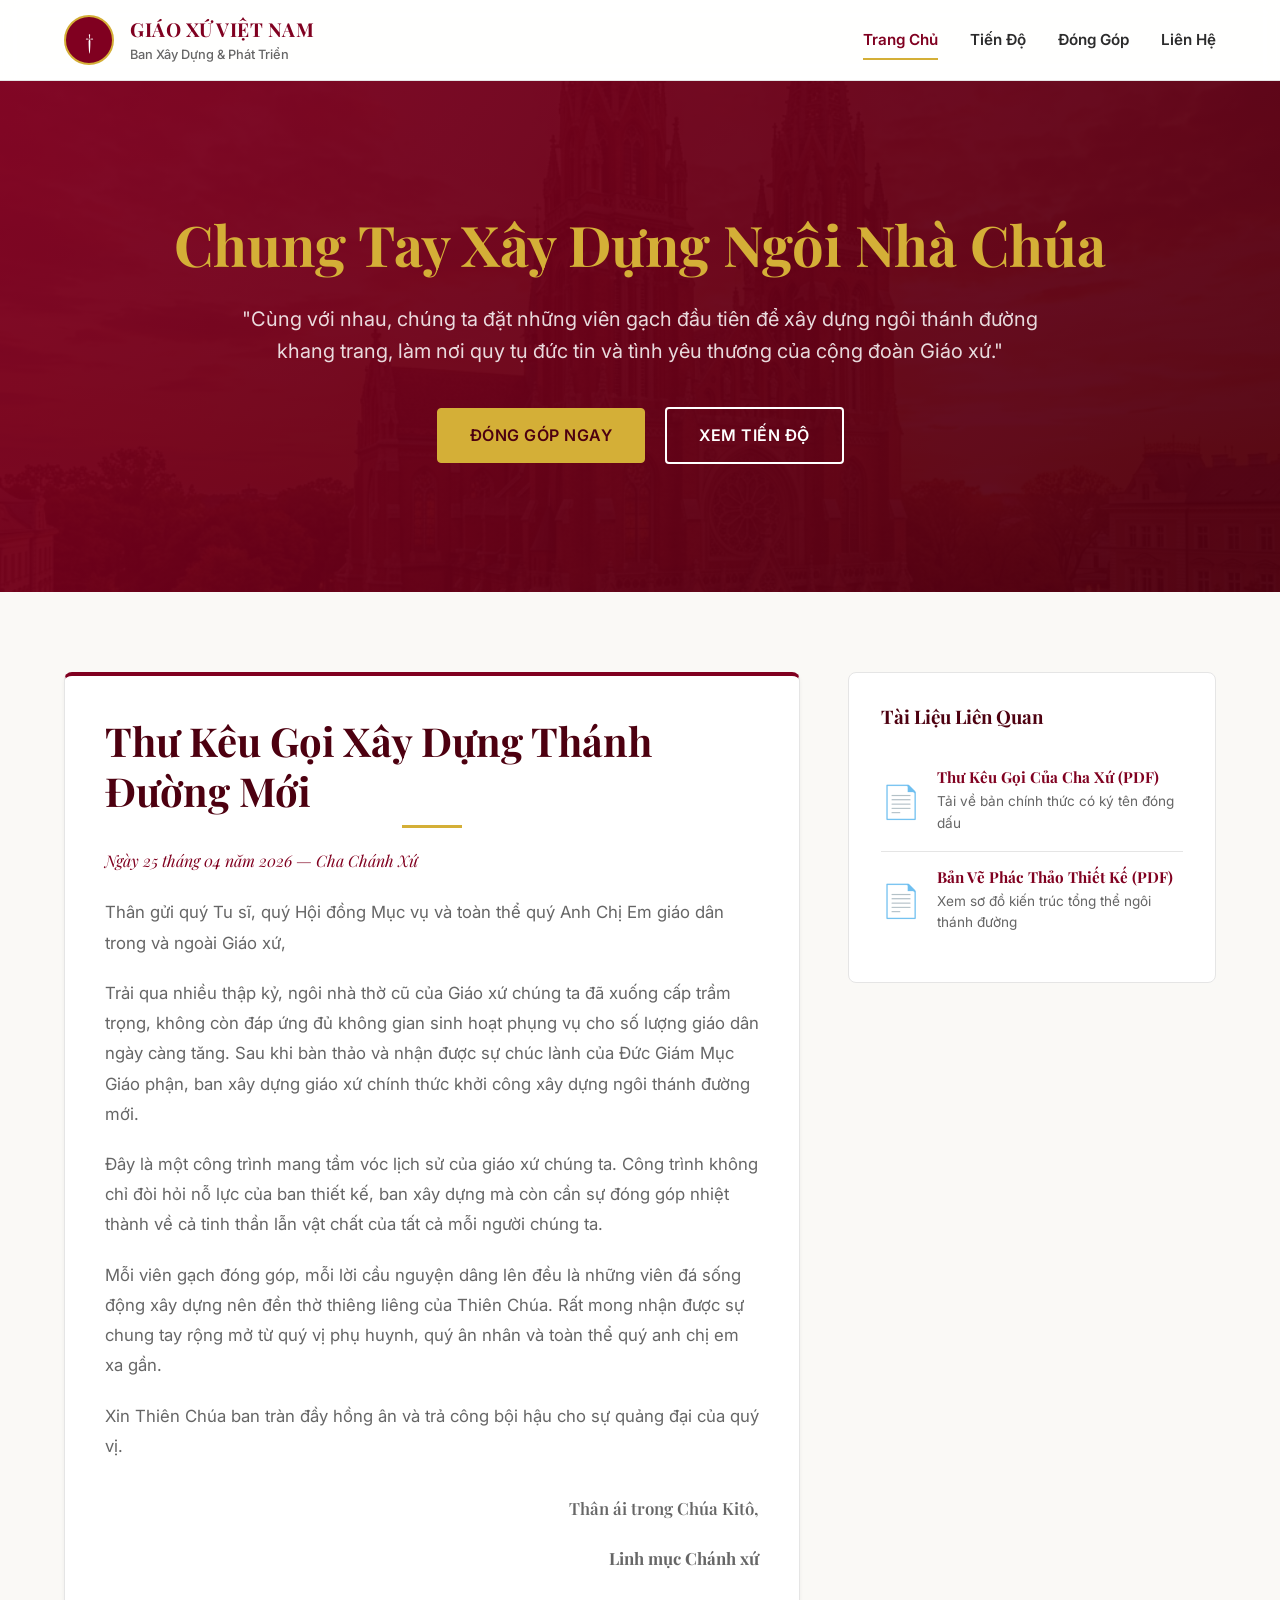
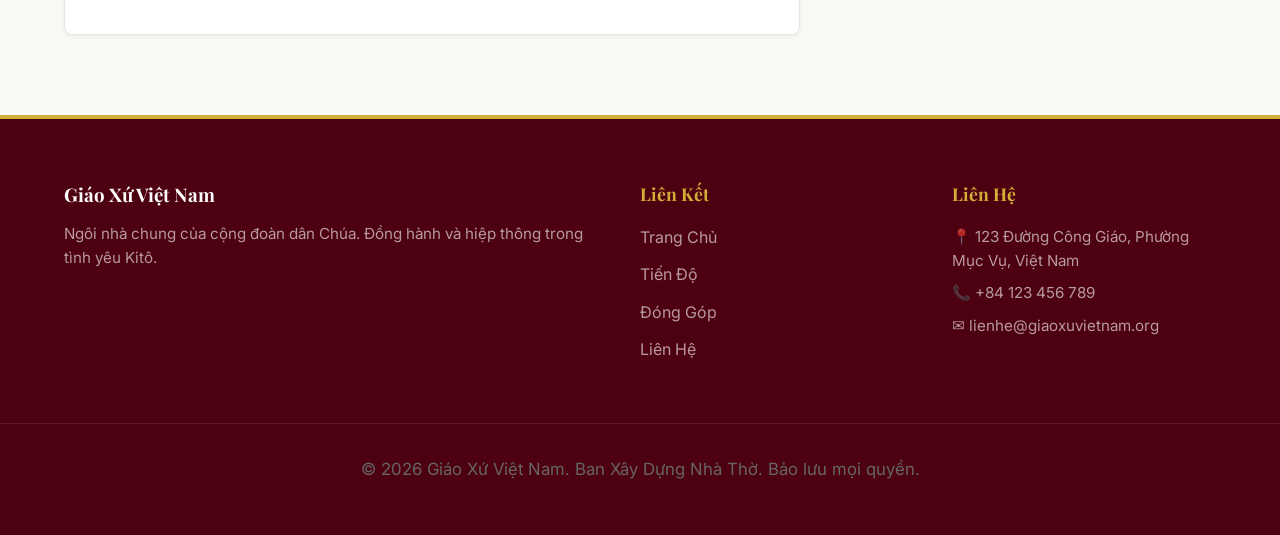
==== index.html @ f993b59b "feat: complete website implementation and configure GitHub Pages deployment" ====
<!DOCTYPE html>
<html lang="vi">
<head>
  <meta charset="UTF-8">
  <meta name="viewport" content="width=device-width, initial-scale=1.0">
  <title>Trang Chủ | Quỹ Xây Dựng Giáo Xứ</title>
  <meta name="description" content="Cổng thông tin đóng góp và cập nhật tiến độ công trình xây dựng Giáo xứ. Đồng hành cùng giáo xứ trong sứ vụ phát triển đức tin và cộng đoàn.">
  <link rel="stylesheet" href="assets/css/style.css">
</head>
<body>

  <!-- Header -->
  <header>
    <div class="container header-container">
      <div class="logo">
        <div class="logo-icon">†</div>
        <div class="logo-text">
          <span class="logo-title">Giáo Xứ Việt Nam</span>
          <span class="logo-sub">Ban Xây Dựng & Phát Triển</span>
        </div>
      </div>
      <nav>
        <a href="index.html" class="nav-link active">Trang Chủ</a>
        <a href="tiendo.html" class="nav-link">Tiến Độ</a>
        <a href="donggop.html" class="nav-link">Đóng Góp</a>
        <a href="lienhe.html" class="nav-link">Liên Hệ</a>
      </nav>
      <button class="mobile-menu-btn" onclick="toggleMobileMenu()">☰</button>
    </div>
  </header>

  <!-- Hero Section -->
  <section class="hero">
    <div class="container">
      <h1>Chung Tay Xây Dựng Ngôi Nhà Chúa</h1>
      <p>"Cùng với nhau, chúng ta đặt những viên gạch đầu tiên để xây dựng ngôi thánh đường khang trang, làm nơi quy tụ đức tin và tình yêu thương của cộng đoàn Giáo xứ."</p>
      <div class="hero-actions">
        <a href="donggop.html" class="btn btn-primary">Đóng Góp Ngay</a>
        <a href="tiendo.html" class="btn btn-outline">Xem Tiến Độ</a>
      </div>
    </div>
  </section>

  <!-- Main Content - Pastoral Letters -->
  <section class="section">
    <div class="container">
      <div class="pastoral-container">
        <!-- Main Letter -->
        <article class="letter-card">
          <h2>Thư Kêu Gọi Xây Dựng Thánh Đường Mới</h2>
          <div class="letter-meta">Ngày 25 tháng 04 năm 2026 — Cha Chánh Xứ</div>
          <div class="letter-body">
            <p>Thân gửi quý Tu sĩ, quý Hội đồng Mục vụ và toàn thể quý Anh Chị Em giáo dân trong và ngoài Giáo xứ,</p>
            <p>Trải qua nhiều thập kỷ, ngôi nhà thờ cũ của Giáo xứ chúng ta đã xuống cấp trầm trọng, không còn đáp ứng đủ không gian sinh hoạt phụng vụ cho số lượng giáo dân ngày càng tăng. Sau khi bàn thảo và nhận được sự chúc lành của Đức Giám Mục Giáo phận, ban xây dựng giáo xứ chính thức khởi công xây dựng ngôi thánh đường mới.</p>
            <p>Đây là một công trình mang tầm vóc lịch sử của giáo xứ chúng ta. Công trình không chỉ đòi hỏi nỗ lực của ban thiết kế, ban xây dựng mà còn cần sự đóng góp nhiệt thành về cả tinh thần lẫn vật chất của tất cả mỗi người chúng ta.</p>
            <p>Mỗi viên gạch đóng góp, mỗi lời cầu nguyện dâng lên đều là những viên đá sống động xây dựng nên đền thờ thiêng liêng của Thiên Chúa. Rất mong nhận được sự chung tay rộng mở từ quý vị phụ huynh, quý ân nhân và toàn thể quý anh chị em xa gần.</p>
            <p>Xin Thiên Chúa ban tràn đầy hồng ân và trả công bội hậu cho sự quảng đại của quý vị.</p>
            <div class="letter-sign">
              <p>Thân ái trong Chúa Kitô,</p>
              <p><strong>Linh mục Chánh xứ</strong></p>
            </div>
          </div>
        </article>

        <!-- Sidebar Documents & Download -->
        <aside>
          <div class="document-list">
            <h3 style="margin-bottom: 1.5rem; color: var(--color-primary-dark); font-family: var(--font-serif);">Tài Liệu Liên Quan</h3>
            
            <div class="document-item">
              <span class="document-icon">📄</span>
              <div>
                <h4 style="font-size: 0.95rem; margin-bottom: 0.25rem;"><a href="assets/docs/thu_keu_goi_2026.pdf" target="_blank">Thư Kêu Gọi Của Cha Xứ (PDF)</a></h4>
                <p style="font-size: 0.85rem; margin: 0;">Tải về bản chính thức có ký tên đóng dấu</p>
              </div>
            </div>

            <div class="document-item">
              <span class="document-icon">📄</span>
              <div>
                <h4 style="font-size: 0.95rem; margin-bottom: 0.25rem;"><a href="assets/docs/ban_ve_thiet_ke.pdf" target="_blank">Bản Vẽ Phác Thảo Thiết Kế (PDF)</a></h4>
                <p style="font-size: 0.85rem; margin: 0;">Xem sơ đồ kiến trúc tổng thể ngôi thánh đường</p>
              </div>
            </div>
          </div>
        </aside>
      </div>
    </div>
  </section>

  <!-- Footer -->
  <footer>
    <div class="container footer-grid">
      <div class="footer-brand">
        <h3>Giáo Xứ Việt Nam</h3>
        <p>Ngôi nhà chung của cộng đoàn dân Chúa. Đồng hành và hiệp thông trong tình yêu Kitô.</p>
      </div>
      <div class="footer-links">
        <h4>Liên Kết</h4>
        <ul>
          <li><a href="index.html">Trang Chủ</a></li>
          <li><a href="tiendo.html">Tiến Độ</a></li>
          <li><a href="donggop.html">Đóng Góp</a></li>
          <li><a href="lienhe.html">Liên Hệ</a></li>
        </ul>
      </div>
      <div class="footer-contact">
        <h4>Liên Hệ</h4>
        <p style="color: rgba(255,255,255,0.6); font-size: 0.95rem; margin-bottom: 0.5rem;">📍 123 Đường Công Giáo, Phường Mục Vụ, Việt Nam</p>
        <p style="color: rgba(255,255,255,0.6); font-size: 0.95rem; margin-bottom: 0.5rem;">📞 +84 123 456 789</p>
        <p style="color: rgba(255,255,255,0.6); font-size: 0.95rem;">✉️ lienhe@giaoxuvietnam.org</p>
      </div>
    </div>
    <div class="footer-bottom">
      <p>&copy; 2026 Giáo Xứ Việt Nam. Ban Xây Dựng Nhà Thờ. Bảo lưu mọi quyền.</p>
    </div>
  </footer>

  <script>
    function toggleMobileMenu() {
      const nav = document.querySelector('nav');
      if (nav.style.display === 'flex') {
        nav.style.display = 'none';
      } else {
        nav.style.display = 'flex';
        nav.style.flexDirection = 'column';
        nav.style.position = 'absolute';
        nav.style.top = '80px';
        nav.style.left = '0';
        nav.style.width = '100%';
        nav.style.backgroundColor = '#fff';
        nav.style.padding = '1.5rem';
        nav.style.boxShadow = '0 4px 10px rgba(0,0,0,0.1)';
        nav.style.gap = '1rem';
      }
    }
  </script>
</body>
</html>
---- assets/css/style.css ----
@import url('https://fonts.googleapis.com/css2?family=Inter:wght@300;400;500;600;700&family=Playfair+Display:ital,wght@0,400;0,600;0,700;1,400&display=swap');

:root {
  --color-primary: #800020;       /* Deep Burgundy */
  --color-primary-light: #9a1a38;
  --color-primary-dark: #4d0010;
  --color-accent: #D4AF37;        /* Warm Gold */
  --color-accent-light: #e6c55c;
  --color-accent-dark: #aa8620;
  --color-bg: #FAF9F6;            /* Soft off-white */
  --color-card-bg: #ffffff;
  --color-text: #2C2C2C;          /* Charcoal */
  --color-text-muted: #666666;
  --color-border: #E5E5E5;
  --color-border-accent: rgba(212, 175, 55, 0.3);
  
  --font-serif: 'Playfair Display', Georgia, serif;
  --font-sans: 'Inter', system-ui, -apple-system, sans-serif;
  
  --shadow-sm: 0 2px 4px rgba(0,0,0,0.05);
  --shadow-md: 0 4px 12px rgba(0,0,0,0.08);
  --shadow-lg: 0 12px 24px rgba(0,0,0,0.12);
  
  --radius-sm: 4px;
  --radius-md: 8px;
  --radius-lg: 16px;
  
  --transition-fast: 0.2s cubic-bezier(0.4, 0, 0.2, 1);
  --transition-normal: 0.3s cubic-bezier(0.4, 0, 0.2, 1);
  --transition-slow: 0.5s cubic-bezier(0.4, 0, 0.2, 1);
}

/* Reset & Base Styles */
* {
  box-sizing: border-box;
  margin: 0;
  padding: 0;
}

html {
  scroll-behavior: smooth;
  font-size: 16px;
}

body {
  font-family: var(--font-sans);
  background-color: var(--color-bg);
  color: var(--color-text);
  line-height: 1.6;
  overflow-x: hidden;
  -webkit-font-smoothing: antialiased;
}

/* Typography */
h1, h2, h3, h4, h5, h6 {
  font-family: var(--font-serif);
  color: var(--color-primary-dark);
  font-weight: 700;
  line-height: 1.25;
}

h1 {
  font-size: clamp(2rem, 5vw, 3.5rem);
  margin-bottom: 1.5rem;
}

h2 {
  font-size: clamp(1.75rem, 4vw, 2.5rem);
  margin-bottom: 1.25rem;
  position: relative;
  display: inline-block;
  padding-bottom: 0.75rem;
}

h2::after {
  content: '';
  position: absolute;
  bottom: 0;
  left: 50%;
  transform: translateX(-50%);
  width: 60px;
  height: 3px;
  background-color: var(--color-accent);
}

.text-left h2::after {
  left: 0;
  transform: none;
}

p {
  margin-bottom: 1.25rem;
  font-size: 1.05rem;
  color: var(--color-text-muted);
}

a {
  color: var(--color-primary);
  text-decoration: none;
  transition: color var(--transition-fast);
}

a:hover {
  color: var(--color-accent-dark);
}

/* Layout Framework */
.container {
  width: 100%;
  max-width: 1200px;
  margin: 0 auto;
  padding: 0 1.5rem;
}

.section {
  padding: 5rem 0;
}

.bg-white {
  background-color: var(--color-card-bg);
}

.bg-cream {
  background-color: var(--color-bg);
}

/* Header & Navigation */
header {
  position: sticky;
  top: 0;
  background-color: rgba(255, 255, 255, 0.9);
  backdrop-filter: blur(10px);
  border-bottom: 1px solid var(--color-border);
  z-index: 1000;
  transition: all var(--transition-normal);
}

.header-container {
  display: flex;
  justify-content: space-between;
  align-items: center;
  height: 80px;
}

.logo {
  display: flex;
  align-items: center;
  gap: 1rem;
}

.logo-icon {
  width: 50px;
  height: 50px;
  background-color: var(--color-primary);
  color: #fff;
  border-radius: 50%;
  display: flex;
  align-items: center;
  justify-content: center;
  font-family: var(--font-serif);
  font-weight: bold;
  font-size: 1.5rem;
  border: 2px solid var(--color-accent);
}

.logo-text {
  display: flex;
  flex-direction: column;
}

.logo-title {
  font-family: var(--font-serif);
  font-size: 1.2rem;
  font-weight: 700;
  color: var(--color-primary);
  text-transform: uppercase;
  letter-spacing: 0.5px;
}

.logo-sub {
  font-size: 0.8rem;
  color: var(--color-text-muted);
  font-weight: 500;
}

nav {
  display: flex;
  gap: 2rem;
}

.nav-link {
  font-family: var(--font-sans);
  font-size: 0.95rem;
  font-weight: 600;
  color: var(--color-text);
  padding: 0.5rem 0;
  position: relative;
}

.nav-link::after {
  content: '';
  position: absolute;
  bottom: 0;
  left: 0;
  width: 0;
  height: 2px;
  background-color: var(--color-accent);
  transition: width var(--transition-fast);
}

.nav-link:hover::after,
.nav-link.active::after {
  width: 100%;
}

.nav-link:hover,
.nav-link.active {
  color: var(--color-primary);
}

.mobile-menu-btn {
  display: none;
  background: none;
  border: none;
  font-size: 1.5rem;
  color: var(--color-primary);
  cursor: pointer;
}

/* Hero Section */
.hero {
  background: linear-gradient(135deg, rgba(128, 0, 32, 0.95), rgba(77, 0, 16, 0.95)), url('../images/hero-bg.jpg') center/cover no-repeat;
  color: #fff;
  padding: 8rem 0;
  text-align: center;
  position: relative;
}

.hero h1 {
  color: var(--color-accent);
  margin-bottom: 1.5rem;
}

.hero p {
  color: rgba(255,255,255,0.85);
  font-size: 1.25rem;
  max-width: 800px;
  margin: 0 auto 2.5rem auto;
}

.btn {
  display: inline-block;
  padding: 0.85rem 2rem;
  font-family: var(--font-sans);
  font-size: 1rem;
  font-weight: 600;
  border-radius: var(--radius-sm);
  cursor: pointer;
  transition: all var(--transition-fast);
  text-transform: uppercase;
  letter-spacing: 0.5px;
}

.btn-primary {
  background-color: var(--color-accent);
  color: var(--color-primary-dark);
  border: 1px solid var(--color-accent);
}

.btn-primary:hover {
  background-color: var(--color-accent-light);
  color: var(--color-primary-dark);
  transform: translateY(-2px);
  box-shadow: var(--shadow-md);
}

.btn-outline {
  background-color: transparent;
  color: #fff;
  border: 2px solid #fff;
  margin-left: 1rem;
}

.btn-outline:hover {
  background-color: #fff;
  color: var(--color-primary-dark);
  transform: translateY(-2px);
  box-shadow: var(--shadow-md);
}

/* Pastoral Letter Section */
.pastoral-container {
  display: grid;
  grid-template-columns: 1fr;
  gap: 3rem;
}

@media (min-width: 768px) {
  .pastoral-container {
    grid-template-columns: 2fr 1fr;
  }
}

.letter-card {
  background: var(--color-card-bg);
  border: 1px solid var(--color-border);
  border-top: 4px solid var(--color-primary);
  border-radius: var(--radius-md);
  padding: 2.5rem;
  box-shadow: var(--shadow-sm);
}

.letter-meta {
  margin-bottom: 1.5rem;
  font-style: italic;
  font-family: var(--font-serif);
  color: var(--color-primary);
}

.letter-body {
  font-size: 1.05rem;
  line-height: 1.8;
  color: var(--color-text);
}

.letter-sign {
  margin-top: 2rem;
  font-family: var(--font-serif);
  font-weight: 600;
  text-align: right;
  color: var(--color-primary-dark);
}

.document-list {
  background: #fff;
  border: 1px solid var(--color-border);
  border-radius: var(--radius-md);
  padding: 2rem;
}

.document-item {
  display: flex;
  align-items: center;
  gap: 1rem;
  padding: 1rem 0;
  border-bottom: 1px solid var(--color-border);
}

.document-item:last-child {
  border-bottom: none;
}

.document-icon {
  font-size: 2rem;
  color: var(--color-primary);
}

/* Timeline/Progress Gallery (tiendo.html) */
.timeline {
  position: relative;
  max-width: 1000px;
  margin: 0 auto;
  padding: 2rem 0;
}

.timeline::after {
  content: '';
  position: absolute;
  width: 4px;
  background-color: var(--color-primary-light);
  top: 0;
  bottom: 0;
  left: 50%;
  margin-left: -2px;
  opacity: 0.2;
}

.timeline-item {
  padding: 10px 40px;
  position: relative;
  background-color: inherit;
  width: 50%;
}

.timeline-item::after {
  content: '';
  position: absolute;
  width: 20px;
  height: 20px;
  right: -10px;
  background-color: var(--color-card-bg);
  border: 4px solid var(--color-accent);
  top: 15px;
  border-radius: 50%;
  z-index: 1;
}

.left {
  left: 0;
}

.right {
  left: 50%;
}

.right::after {
  left: -10px;
}

.timeline-content {
  padding: 20px 30px;
  background-color: var(--color-card-bg);
  position: relative;
  border-radius: var(--radius-md);
  border: 1px solid var(--color-border);
  box-shadow: var(--shadow-sm);
  transition: transform var(--transition-normal);
}

.timeline-content:hover {
  transform: translateY(-5px);
  box-shadow: var(--shadow-md);
}

.timeline-date {
  font-weight: bold;
  color: var(--color-primary);
  margin-bottom: 0.5rem;
}

.timeline-img {
  width: 100%;
  height: 250px;
  object-fit: cover;
  border-radius: var(--radius-sm);
  margin-bottom: 1rem;
  cursor: zoom-in;
}

/* Lightbox */
.lightbox {
  display: none;
  position: fixed;
  z-index: 9999;
  padding-top: 50px;
  left: 0;
  top: 0;
  width: 100%;
  height: 100%;
  overflow: auto;
  background-color: rgba(0,0,0,0.9);
}

.lightbox-content {
  margin: auto;
  display: block;
  max-width: 80%;
  max-height: 80vh;
  object-fit: contain;
}

.close-lightbox {
  position: absolute;
  top: 15px;
  right: 35px;
  color: #f1f1f1;
  font-size: 40px;
  font-weight: bold;
  transition: 0.3s;
  cursor: pointer;
}

.close-lightbox:hover {
  color: var(--color-accent);
}

/* Donation Page (donggop.html) */
.donation-grid {
  display: grid;
  grid-template-columns: 1fr;
  gap: 3rem;
}

@media (min-width: 768px) {
  .donation-grid {
    grid-template-columns: 1fr 2fr;
  }
}

.bank-info-card {
  background: var(--color-card-bg);
  border: 2px solid var(--color-accent);
  border-radius: var(--radius-lg);
  padding: 2.5rem;
  box-shadow: var(--shadow-md);
  text-align: center;
}

.vietqr-code {
  width: 220px;
  height: 220px;
  margin: 1.5rem auto;
  border: 1px solid var(--color-border);
  padding: 0.5rem;
  background: #fff;
  border-radius: var(--radius-md);
}

.bank-details {
  text-align: left;
  margin-top: 1.5rem;
}

.bank-row {
  display: flex;
  justify-content: space-between;
  padding: 0.5rem 0;
  border-bottom: 1px solid var(--color-border);
}

.bank-row span:first-child {
  font-weight: 600;
  color: var(--color-text-muted);
}

.bank-row span:last-child {
  font-weight: 700;
  color: var(--color-primary-dark);
}

/* Live Table controls */
.table-controls {
  display: flex;
  justify-content: space-between;
  align-items: center;
  flex-wrap: wrap;
  gap: 1rem;
  margin-bottom: 1.5rem;
}

.search-input {
  padding: 0.6rem 1rem;
  border: 1px solid var(--color-border);
  border-radius: var(--radius-sm);
  font-size: 0.95rem;
  width: 100%;
  max-width: 300px;
}

.search-input:focus {
  outline: none;
  border-color: var(--color-primary);
  box-shadow: 0 0 0 2px rgba(128, 0, 32, 0.15);
}

.page-size-select {
  padding: 0.6rem;
  border: 1px solid var(--color-border);
  border-radius: var(--radius-sm);
  background: #fff;
}

/* Custom Table Styles */
.table-wrapper {
  overflow-x: auto;
  border-radius: var(--radius-md);
  border: 1px solid var(--color-border);
  box-shadow: var(--shadow-sm);
  background: #fff;
}

table {
  width: 100%;
  border-collapse: collapse;
  text-align: left;
}

th, td {
  padding: 1rem 1.5rem;
}

th {
  background-color: var(--color-primary);
  color: #fff;
  font-weight: 600;
  cursor: pointer;
  user-select: none;
}

th:hover {
  background-color: var(--color-primary-light);
}

tr:nth-child(even) {
  background-color: #FAF9F6;
}

tr {
  border-bottom: 1px solid var(--color-border);
  transition: background-color var(--transition-fast);
}

tr:hover {
  background-color: rgba(212, 175, 55, 0.05);
}

.pagination {
  display: flex;
  justify-content: center;
  align-items: center;
  gap: 0.5rem;
  margin-top: 1.5rem;
}

.page-btn {
  padding: 0.5rem 1rem;
  border: 1px solid var(--color-border);
  background: #fff;
  cursor: pointer;
  border-radius: var(--radius-sm);
  transition: all var(--transition-fast);
}

.page-btn:hover:not(:disabled) {
  border-color: var(--color-primary);
  color: var(--color-primary);
}

.page-btn.active {
  background-color: var(--color-primary);
  color: #fff;
  border-color: var(--color-primary);
}

.page-btn:disabled {
  opacity: 0.5;
  cursor: not-allowed;
}

/* Contact Page (lienhe.html) */
.contact-grid {
  display: grid;
  grid-template-columns: 1fr;
  gap: 3rem;
}

@media (min-width: 768px) {
  .contact-grid {
    grid-template-columns: 1fr 1fr;
  }
}

.map-container {
  border-radius: var(--radius-md);
  overflow: hidden;
  border: 1px solid var(--color-border);
  box-shadow: var(--shadow-sm);
  height: 400px;
}

.info-list {
  list-style: none;
}

.info-item {
  display: flex;
  gap: 1rem;
  margin-bottom: 1.5rem;
}

.info-icon {
  font-size: 1.5rem;
  color: var(--color-primary);
}

/* Footer */
footer {
  background-color: var(--color-primary-dark);
  color: rgba(255,255,255,0.7);
  padding: 4rem 0 2rem 0;
  border-top: 4px solid var(--color-accent);
}

.footer-grid {
  display: grid;
  grid-template-columns: 1fr;
  gap: 3rem;
  margin-bottom: 3rem;
}

@media (min-width: 768px) {
  .footer-grid {
    grid-template-columns: 2fr 1fr 1fr;
  }
}

.footer-brand h3 {
  color: #fff;
  font-family: var(--font-serif);
  margin-bottom: 1rem;
}

.footer-brand p {
  color: rgba(255,255,255,0.6);
  font-size: 0.95rem;
}

.footer-links h4, .footer-contact h4 {
  color: var(--color-accent);
  font-family: var(--font-serif);
  margin-bottom: 1.25rem;
  font-size: 1.1rem;
}

.footer-links ul {
  list-style: none;
}

.footer-links li {
  margin-bottom: 0.75rem;
}

.footer-links a {
  color: rgba(255,255,255,0.6);
  transition: color var(--transition-fast);
}

.footer-links a:hover {
  color: #fff;
}

.footer-bottom {
  text-align: center;
  border-top: 1px solid rgba(255,255,255,0.1);
  padding-top: 2rem;
  font-size: 0.9rem;
}

/* Mobile responsive modifications */
@media (max-width: 767px) {
  nav {
    display: none; /* simple mobile hide for navigation */
  }
  
  .mobile-menu-btn {
    display: block;
  }
  
  .timeline::after {
    left: 31px;
  }
  
  .timeline-item {
    width: 100%;
    padding-left: 70px;
    padding-right: 25px;
  }
  
  .timeline-item::after {
    left: 21px;
  }
  
  .right {
    left: 0%;
  }
}
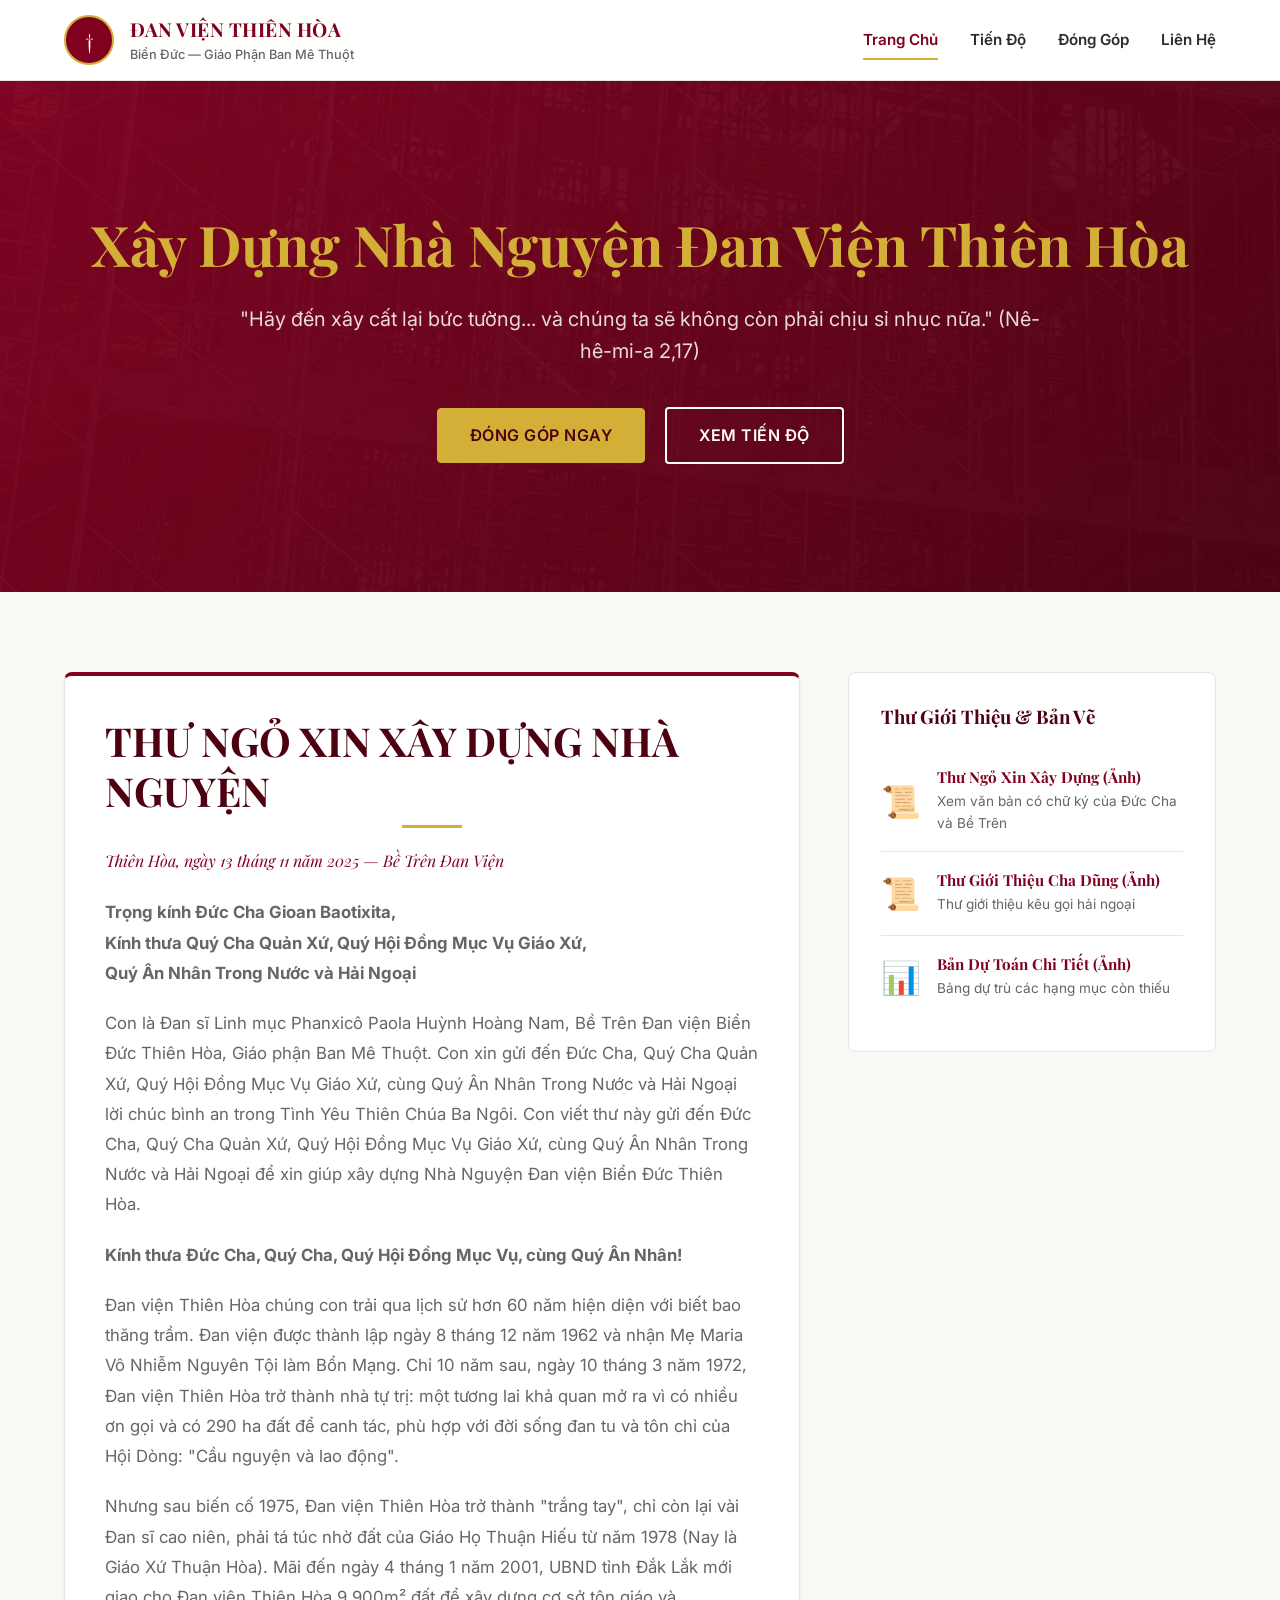
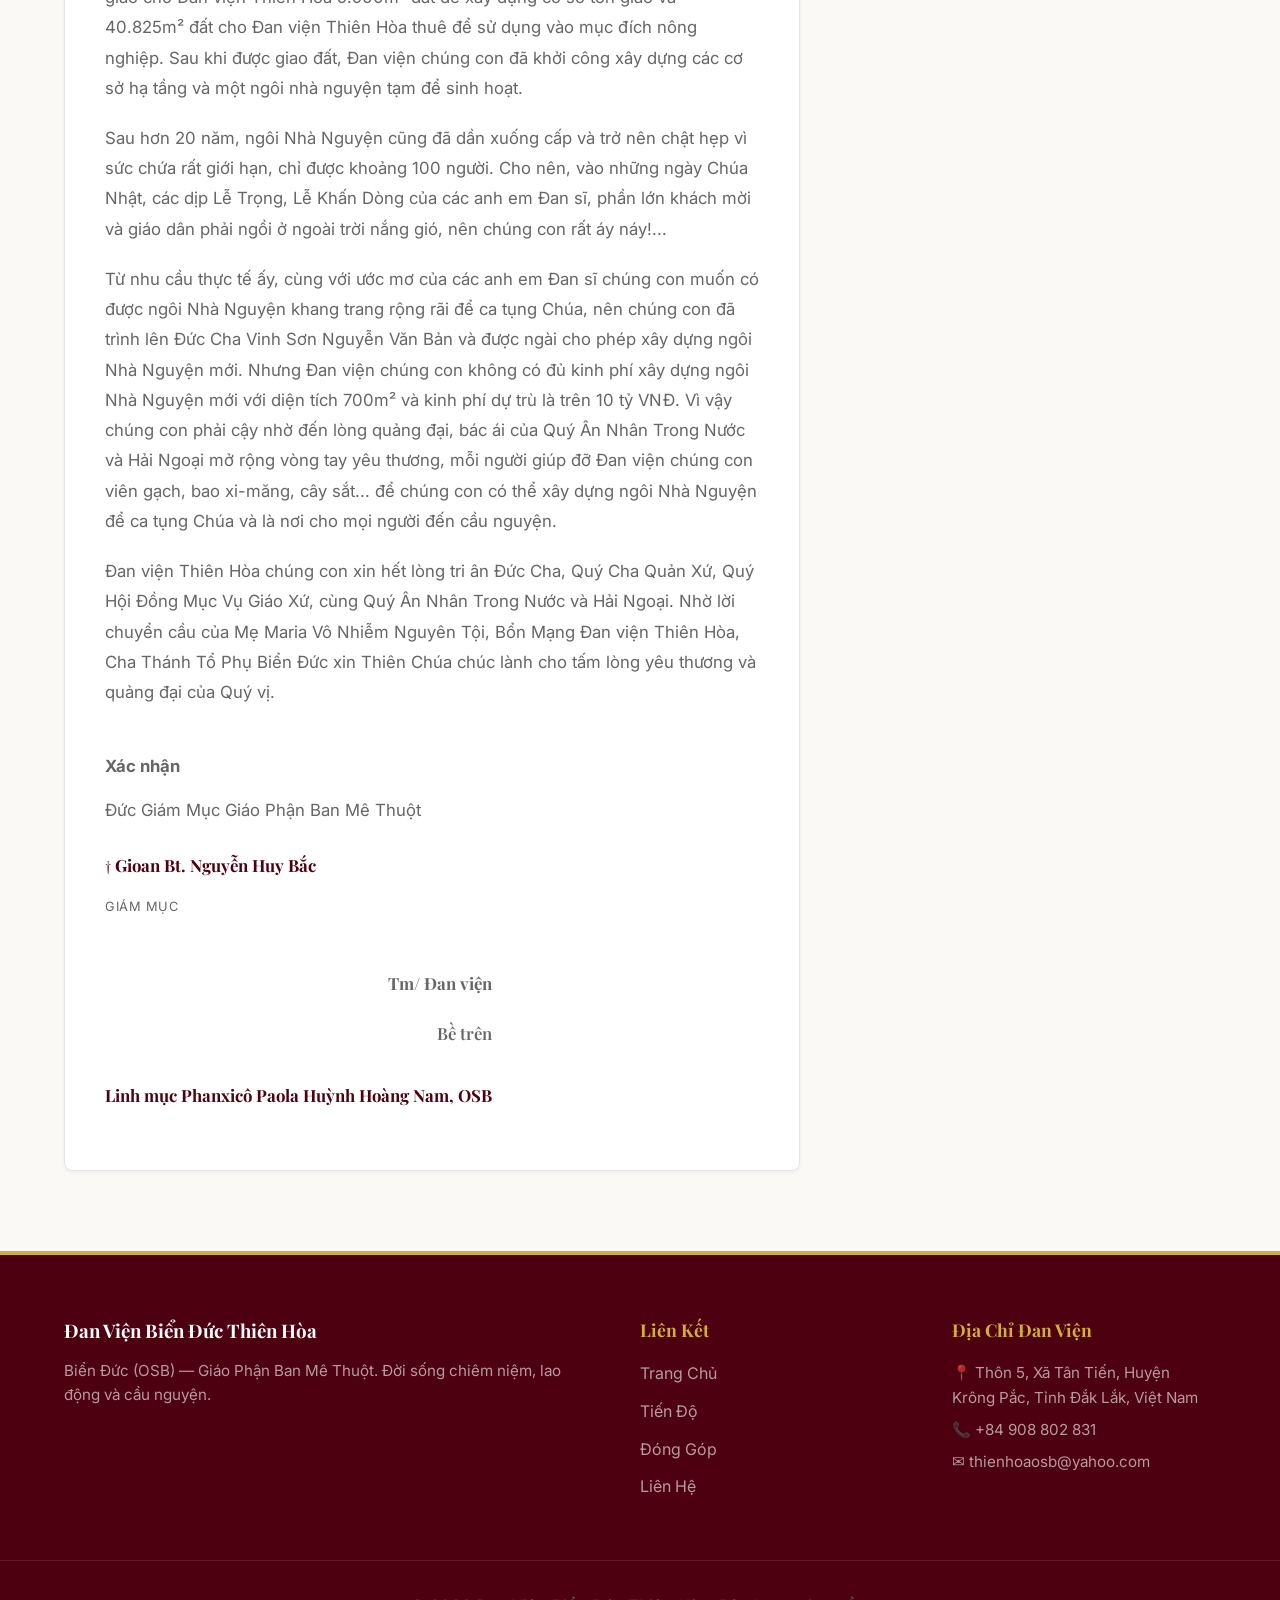
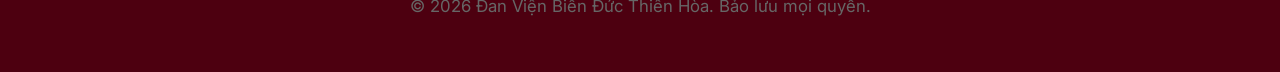
==== commit b87ab694: "feat: replace all placeholders/AI content with real letters, schedules, and banking info from raw as" ====
--- a/index.html
+++ b/index.html
@@ -3,8 +3,8 @@
 <head>
   <meta charset="UTF-8">
   <meta name="viewport" content="width=device-width, initial-scale=1.0">
-  <title>Trang Chủ | Quỹ Xây Dựng Giáo Xứ</title>
-  <meta name="description" content="Cổng thông tin đóng góp và cập nhật tiến độ công trình xây dựng Giáo xứ. Đồng hành cùng giáo xứ trong sứ vụ phát triển đức tin và cộng đoàn.">
+  <title>Trang Chủ | Đan Viện Biển Đức Thiên Hòa</title>
+  <meta name="description" content="Thư ngỏ kêu gọi đóng góp và cập nhật tiến độ công trình xây dựng Nhà Nguyện mới tại Đan viện Biển Đức Thiên Hòa, Đắk Lắk.">
   <link rel="stylesheet" href="assets/css/style.css">
 </head>
 <body>
@@ -15,8 +15,8 @@
       <div class="logo">
         <div class="logo-icon">†</div>
         <div class="logo-text">
-          <span class="logo-title">Giáo Xứ Việt Nam</span>
-          <span class="logo-sub">Ban Xây Dựng & Phát Triển</span>
+          <span class="logo-title">Đan Viện Thiên Hòa</span>
+          <span class="logo-sub">Biển Đức — Giáo Phận Ban Mê Thuột</span>
         </div>
       </div>
       <nav>
@@ -32,8 +32,8 @@
   <!-- Hero Section -->
   <section class="hero">
     <div class="container">
-      <h1>Chung Tay Xây Dựng Ngôi Nhà Chúa</h1>
-      <p>"Cùng với nhau, chúng ta đặt những viên gạch đầu tiên để xây dựng ngôi thánh đường khang trang, làm nơi quy tụ đức tin và tình yêu thương của cộng đoàn Giáo xứ."</p>
+      <h1>Xây Dựng Nhà Nguyện Đan Viện Thiên Hòa</h1>
+      <p>"Hãy đến xây cất lại bức tường... và chúng ta sẽ không còn phải chịu sỉ nhục nữa." (Nê-hê-mi-a 2,17)</p>
       <div class="hero-actions">
         <a href="donggop.html" class="btn btn-primary">Đóng Góp Ngay</a>
         <a href="tiendo.html" class="btn btn-outline">Xem Tiến Độ</a>
@@ -47,17 +47,34 @@
       <div class="pastoral-container">
         <!-- Main Letter -->
         <article class="letter-card">
-          <h2>Thư Kêu Gọi Xây Dựng Thánh Đường Mới</h2>
-          <div class="letter-meta">Ngày 25 tháng 04 năm 2026 — Cha Chánh Xứ</div>
+          <h2>THƯ NGỎ XIN XÂY DỰNG NHÀ NGUYỆN</h2>
+          <div class="letter-meta">Thiên Hòa, ngày 13 tháng 11 năm 2025 — Bề Trên Đan Viện</div>
           <div class="letter-body">
-            <p>Thân gửi quý Tu sĩ, quý Hội đồng Mục vụ và toàn thể quý Anh Chị Em giáo dân trong và ngoài Giáo xứ,</p>
-            <p>Trải qua nhiều thập kỷ, ngôi nhà thờ cũ của Giáo xứ chúng ta đã xuống cấp trầm trọng, không còn đáp ứng đủ không gian sinh hoạt phụng vụ cho số lượng giáo dân ngày càng tăng. Sau khi bàn thảo và nhận được sự chúc lành của Đức Giám Mục Giáo phận, ban xây dựng giáo xứ chính thức khởi công xây dựng ngôi thánh đường mới.</p>
-            <p>Đây là một công trình mang tầm vóc lịch sử của giáo xứ chúng ta. Công trình không chỉ đòi hỏi nỗ lực của ban thiết kế, ban xây dựng mà còn cần sự đóng góp nhiệt thành về cả tinh thần lẫn vật chất của tất cả mỗi người chúng ta.</p>
-            <p>Mỗi viên gạch đóng góp, mỗi lời cầu nguyện dâng lên đều là những viên đá sống động xây dựng nên đền thờ thiêng liêng của Thiên Chúa. Rất mong nhận được sự chung tay rộng mở từ quý vị phụ huynh, quý ân nhân và toàn thể quý anh chị em xa gần.</p>
-            <p>Xin Thiên Chúa ban tràn đầy hồng ân và trả công bội hậu cho sự quảng đại của quý vị.</p>
-            <div class="letter-sign">
-              <p>Thân ái trong Chúa Kitô,</p>
-              <p><strong>Linh mục Chánh xứ</strong></p>
+            <p><strong>Trọng kính Đức Cha Gioan Baotixita,<br>Kính thưa Quý Cha Quản Xứ, Quý Hội Đồng Mục Vụ Giáo Xứ,<br>Quý Ân Nhân Trong Nước và Hải Ngoại</strong></p>
+            
+            <p>Con là Đan sĩ Linh mục Phanxicô Paola Huỳnh Hoàng Nam, Bề Trên Đan viện Biển Đức Thiên Hòa, Giáo phận Ban Mê Thuột. Con xin gửi đến Đức Cha, Quý Cha Quản Xứ, Quý Hội Đồng Mục Vụ Giáo Xứ, cùng Quý Ân Nhân Trong Nước và Hải Ngoại lời chúc bình an trong Tình Yêu Thiên Chúa Ba Ngôi. Con viết thư này gửi đến Đức Cha, Quý Cha Quản Xứ, Quý Hội Đồng Mục Vụ Giáo Xứ, cùng Quý Ân Nhân Trong Nước và Hải Ngoại để xin giúp xây dựng Nhà Nguyện Đan viện Biển Đức Thiên Hòa.</p>
+            
+            <p><strong>Kính thưa Đức Cha, Quý Cha, Quý Hội Đồng Mục Vụ, cùng Quý Ân Nhân!</strong></p>
+            <p>Đan viện Thiên Hòa chúng con trải qua lịch sử hơn 60 năm hiện diện với biết bao thăng trầm. Đan viện được thành lập ngày 8 tháng 12 năm 1962 và nhận Mẹ Maria Vô Nhiễm Nguyên Tội làm Bổn Mạng. Chỉ 10 năm sau, ngày 10 tháng 3 năm 1972, Đan viện Thiên Hòa trở thành nhà tự trị: một tương lai khả quan mở ra vì có nhiều ơn gọi và có 290 ha đất để canh tác, phù hợp với đời sống đan tu và tôn chỉ của Hội Dòng: "Cầu nguyện và lao động".</p>
+            <p>Nhưng sau biến cố 1975, Đan viện Thiên Hòa trở thành "trắng tay", chỉ còn lại vài Đan sĩ cao niên, phải tá túc nhờ đất của Giáo Họ Thuận Hiếu từ năm 1978 (Nay là Giáo Xứ Thuận Hòa). Mãi đến ngày 4 tháng 1 năm 2001, UBND tỉnh Đắk Lắk mới giao cho Đan viện Thiên Hòa 9.900m² đất để xây dựng cơ sở tôn giáo và 40.825m² đất cho Đan viện Thiên Hòa thuê để sử dụng vào mục đích nông nghiệp. Sau khi được giao đất, Đan viện chúng con đã khởi công xây dựng các cơ sở hạ tầng và một ngôi nhà nguyện tạm để sinh hoạt.</p>
+            <p>Sau hơn 20 năm, ngôi Nhà Nguyện cũng đã dần xuống cấp và trở nên chật hẹp vì sức chứa rất giới hạn, chỉ được khoảng 100 người. Cho nên, vào những ngày Chúa Nhật, các dịp Lễ Trọng, Lễ Khấn Dòng của các anh em Đan sĩ, phần lớn khách mời và giáo dân phải ngồi ở ngoài trời nắng gió, nên chúng con rất áy náy!...</p>
+            
+            <p>Từ nhu cầu thực tế ấy, cùng với ước mơ của các anh em Đan sĩ chúng con muốn có được ngôi Nhà Nguyện khang trang rộng rãi để ca tụng Chúa, nên chúng con đã trình lên Đức Cha Vinh Sơn Nguyễn Văn Bản và được ngài cho phép xây dựng ngôi Nhà Nguyện mới. Nhưng Đan viện chúng con không có đủ kinh phí xây dựng ngôi Nhà Nguyện mới với diện tích 700m² và kinh phí dự trù là trên 10 tỷ VNĐ. Vì vậy chúng con phải cậy nhờ đến lòng quảng đại, bác ái của Quý Ân Nhân Trong Nước và Hải Ngoại mở rộng vòng tay yêu thương, mỗi người giúp đỡ Đan viện chúng con viên gạch, bao xi-măng, cây sắt... để chúng con có thể xây dựng ngôi Nhà Nguyện để ca tụng Chúa và là nơi cho mọi người đến cầu nguyện.</p>
+            
+            <p>Đan viện Thiên Hòa chúng con xin hết lòng tri ân Đức Cha, Quý Cha Quản Xứ, Quý Hội Đồng Mục Vụ Giáo Xứ, cùng Quý Ân Nhân Trong Nước và Hải Ngoại. Nhờ lời chuyển cầu của Mẹ Maria Vô Nhiễm Nguyên Tội, Bổn Mạng Đan viện Thiên Hòa, Cha Thánh Tổ Phụ Biển Đức xin Thiên Chúa chúc lành cho tấm lòng yêu thương và quảng đại của Quý vị.</p>
+            
+            <div style="margin-top: 3rem; display: flex; justify-content: space-between; align-items: flex-start; flex-wrap: wrap; gap: 2rem;">
+              <div style="font-size: 0.95rem; line-height: 1.4;">
+                <p><strong>Xác nhận</strong></p>
+                <p>Đức Giám Mục Giáo Phận Ban Mê Thuột</p>
+                <p style="margin-top: 2rem; font-family: var(--font-serif); font-weight: 700; color: var(--color-primary-dark);">† Gioan Bt. Nguyễn Huy Bắc</p>
+                <p style="font-size: 0.8rem; text-transform: uppercase; letter-spacing: 0.5px; color: var(--color-text-muted);">Giám Mục</p>
+              </div>
+              <div class="letter-sign" style="text-align: right; margin-top: 0;">
+                <p><strong>Tm/ Đan viện</strong></p>
+                <p>Bề trên</p>
+                <p style="margin-top: 2rem; font-family: var(--font-serif); font-weight: 700; color: var(--color-primary-dark);">Linh mục Phanxicô Paola Huỳnh Hoàng Nam, OSB</p>
+              </div>
             </div>
           </div>
         </article>
@@ -65,21 +82,29 @@
         <!-- Sidebar Documents & Download -->
         <aside>
           <div class="document-list">
-            <h3 style="margin-bottom: 1.5rem; color: var(--color-primary-dark); font-family: var(--font-serif);">Tài Liệu Liên Quan</h3>
+            <h3 style="margin-bottom: 1.5rem; color: var(--color-primary-dark); font-family: var(--font-serif);">Thư Giới Thiệu & Bản Vẽ</h3>
             
             <div class="document-item">
-              <span class="document-icon">📄</span>
+              <span class="document-icon">📜</span>
               <div>
-                <h4 style="font-size: 0.95rem; margin-bottom: 0.25rem;"><a href="assets/docs/thu_keu_goi_2026.pdf" target="_blank">Thư Kêu Gọi Của Cha Xứ (PDF)</a></h4>
-                <p style="font-size: 0.85rem; margin: 0;">Tải về bản chính thức có ký tên đóng dấu</p>
+                <h4 style="font-size: 0.95rem; margin-bottom: 0.25rem;"><a href="raw_assets/Photos/info/parish_letter_3 at 09.30.02.jpeg" target="_blank">Thư Ngỏ Xin Xây Dựng (Ảnh)</a></h4>
+                <p style="font-size: 0.85rem; margin: 0;">Xem văn bản có chữ ký của Đức Cha và Bề Trên</p>
               </div>
             </div>
 
             <div class="document-item">
-              <span class="document-icon">📄</span>
+              <span class="document-icon">📜</span>
               <div>
-                <h4 style="font-size: 0.95rem; margin-bottom: 0.25rem;"><a href="assets/docs/ban_ve_thiet_ke.pdf" target="_blank">Bản Vẽ Phác Thảo Thiết Kế (PDF)</a></h4>
-                <p style="font-size: 0.85rem; margin: 0;">Xem sơ đồ kiến trúc tổng thể ngôi thánh đường</p>
+                <h4 style="font-size: 0.95rem; margin-bottom: 0.25rem;"><a href="raw_assets/Photos/info/parish_letter_1 09.29.36.jpeg" target="_blank">Thư Giới Thiệu Cha Dũng (Ảnh)</a></h4>
+                <p style="font-size: 0.85rem; margin: 0;">Thư giới thiệu kêu gọi hải ngoại</p>
+              </div>
+            </div>
+
+            <div class="document-item">
+              <span class="document-icon">📊</span>
+              <div>
+                <h4 style="font-size: 0.95rem; margin-bottom: 0.25rem;"><a href="raw_assets/Photos/info/parish_letter_4 at 09.31.08.jpeg" target="_blank">Bản Dự Toán Chi Tiết (Ảnh)</a></h4>
+                <p style="font-size: 0.85rem; margin: 0;">Bảng dự trù các hạng mục còn thiếu</p>
               </div>
             </div>
           </div>
@@ -92,8 +117,8 @@
   <footer>
     <div class="container footer-grid">
       <div class="footer-brand">
-        <h3>Giáo Xứ Việt Nam</h3>
-        <p>Ngôi nhà chung của cộng đoàn dân Chúa. Đồng hành và hiệp thông trong tình yêu Kitô.</p>
+        <h3>Đan Viện Biển Đức Thiên Hòa</h3>
+        <p>Biển Đức (OSB) — Giáo Phận Ban Mê Thuột. Đời sống chiêm niệm, lao động và cầu nguyện.</p>
       </div>
       <div class="footer-links">
         <h4>Liên Kết</h4>
@@ -105,14 +130,14 @@
         </ul>
       </div>
       <div class="footer-contact">
-        <h4>Liên Hệ</h4>
-        <p style="color: rgba(255,255,255,0.6); font-size: 0.95rem; margin-bottom: 0.5rem;">📍 123 Đường Công Giáo, Phường Mục Vụ, Việt Nam</p>
-        <p style="color: rgba(255,255,255,0.6); font-size: 0.95rem; margin-bottom: 0.5rem;">📞 +84 123 456 789</p>
-        <p style="color: rgba(255,255,255,0.6); font-size: 0.95rem;">✉️ lienhe@giaoxuvietnam.org</p>
+        <h4>Địa Chỉ Đan Viện</h4>
+        <p style="color: rgba(255,255,255,0.6); font-size: 0.95rem; margin-bottom: 0.5rem;">📍 Thôn 5, Xã Tân Tiến, Huyện Krông Pắc, Tỉnh Đắk Lắk, Việt Nam</p>
+        <p style="color: rgba(255,255,255,0.6); font-size: 0.95rem; margin-bottom: 0.5rem;">📞 +84 908 802 831</p>
+        <p style="color: rgba(255,255,255,0.6); font-size: 0.95rem;">✉️ thienhoaosb@yahoo.com</p>
       </div>
     </div>
     <div class="footer-bottom">
-      <p>&copy; 2026 Giáo Xứ Việt Nam. Ban Xây Dựng Nhà Thờ. Bảo lưu mọi quyền.</p>
+      <p>&copy; 2026 Đan Viện Biển Đức Thiên Hòa. Bảo lưu mọi quyền.</p>
     </div>
   </footer>
 
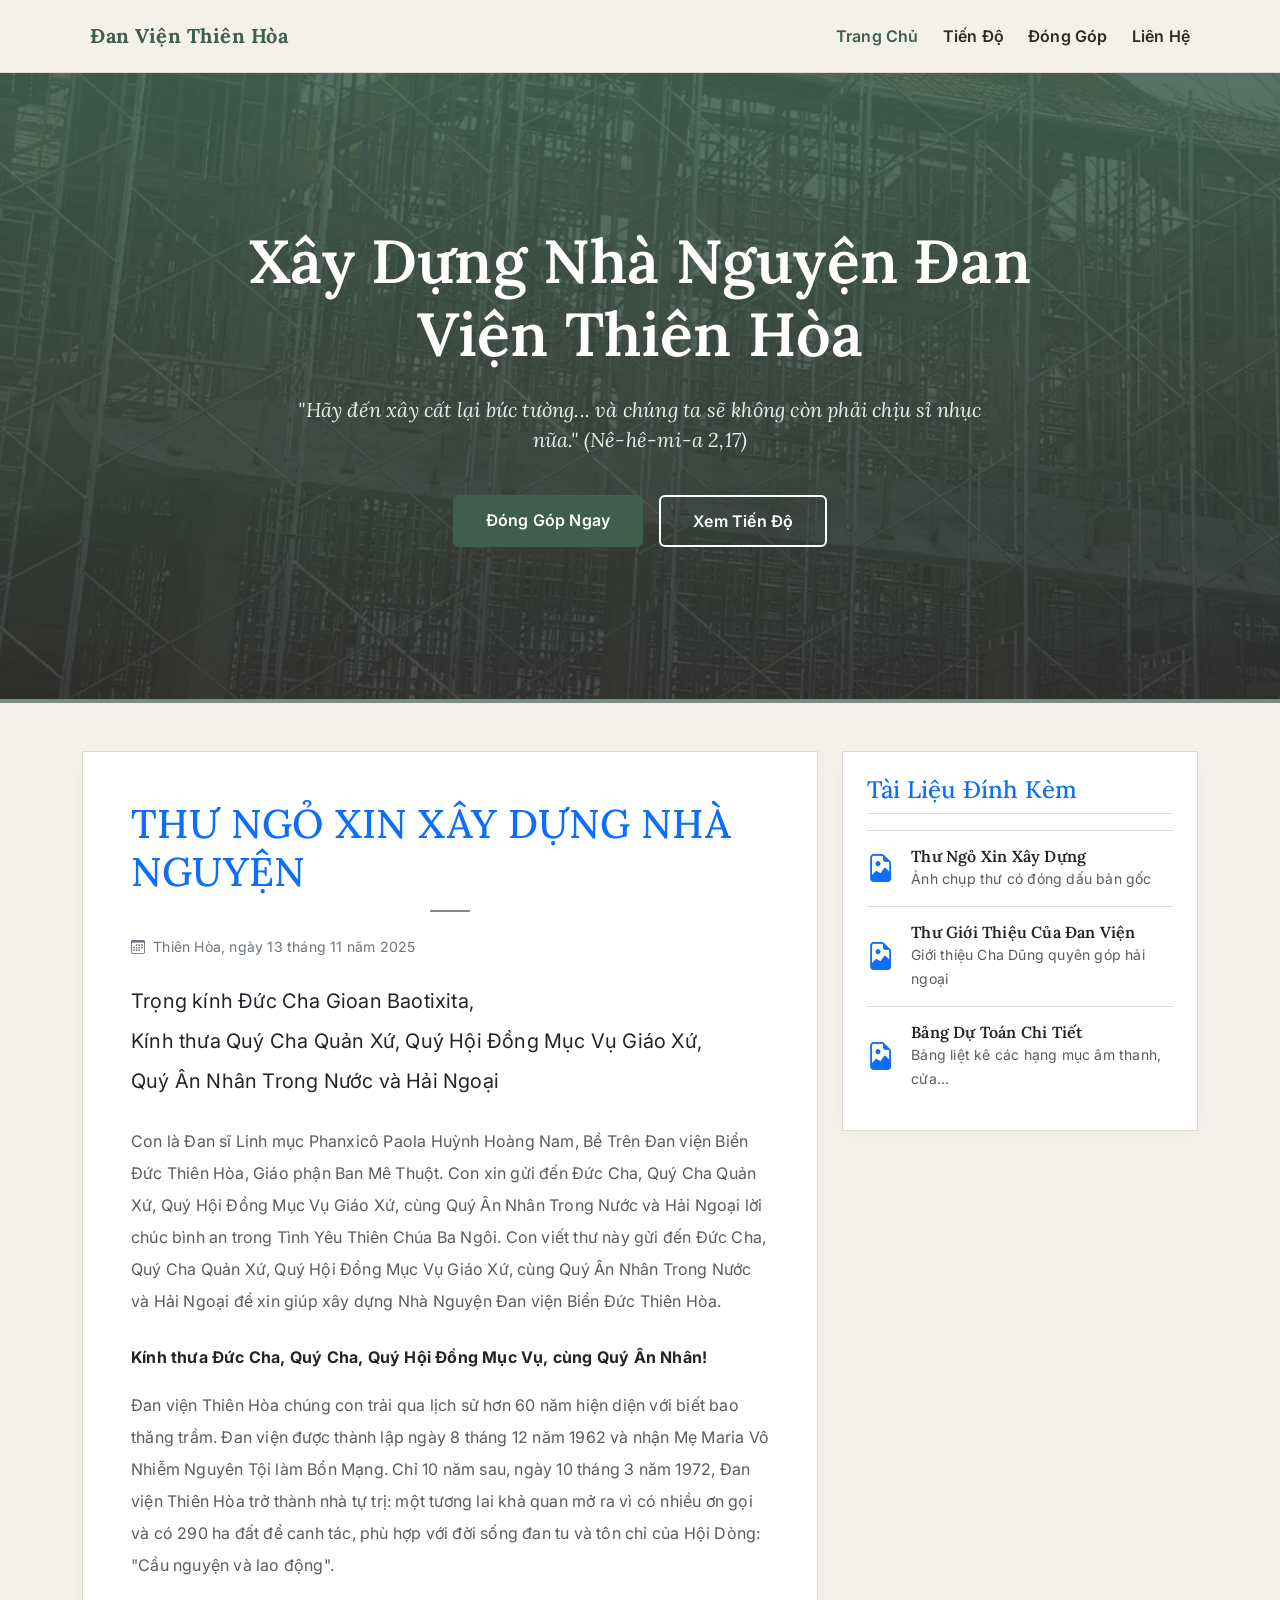
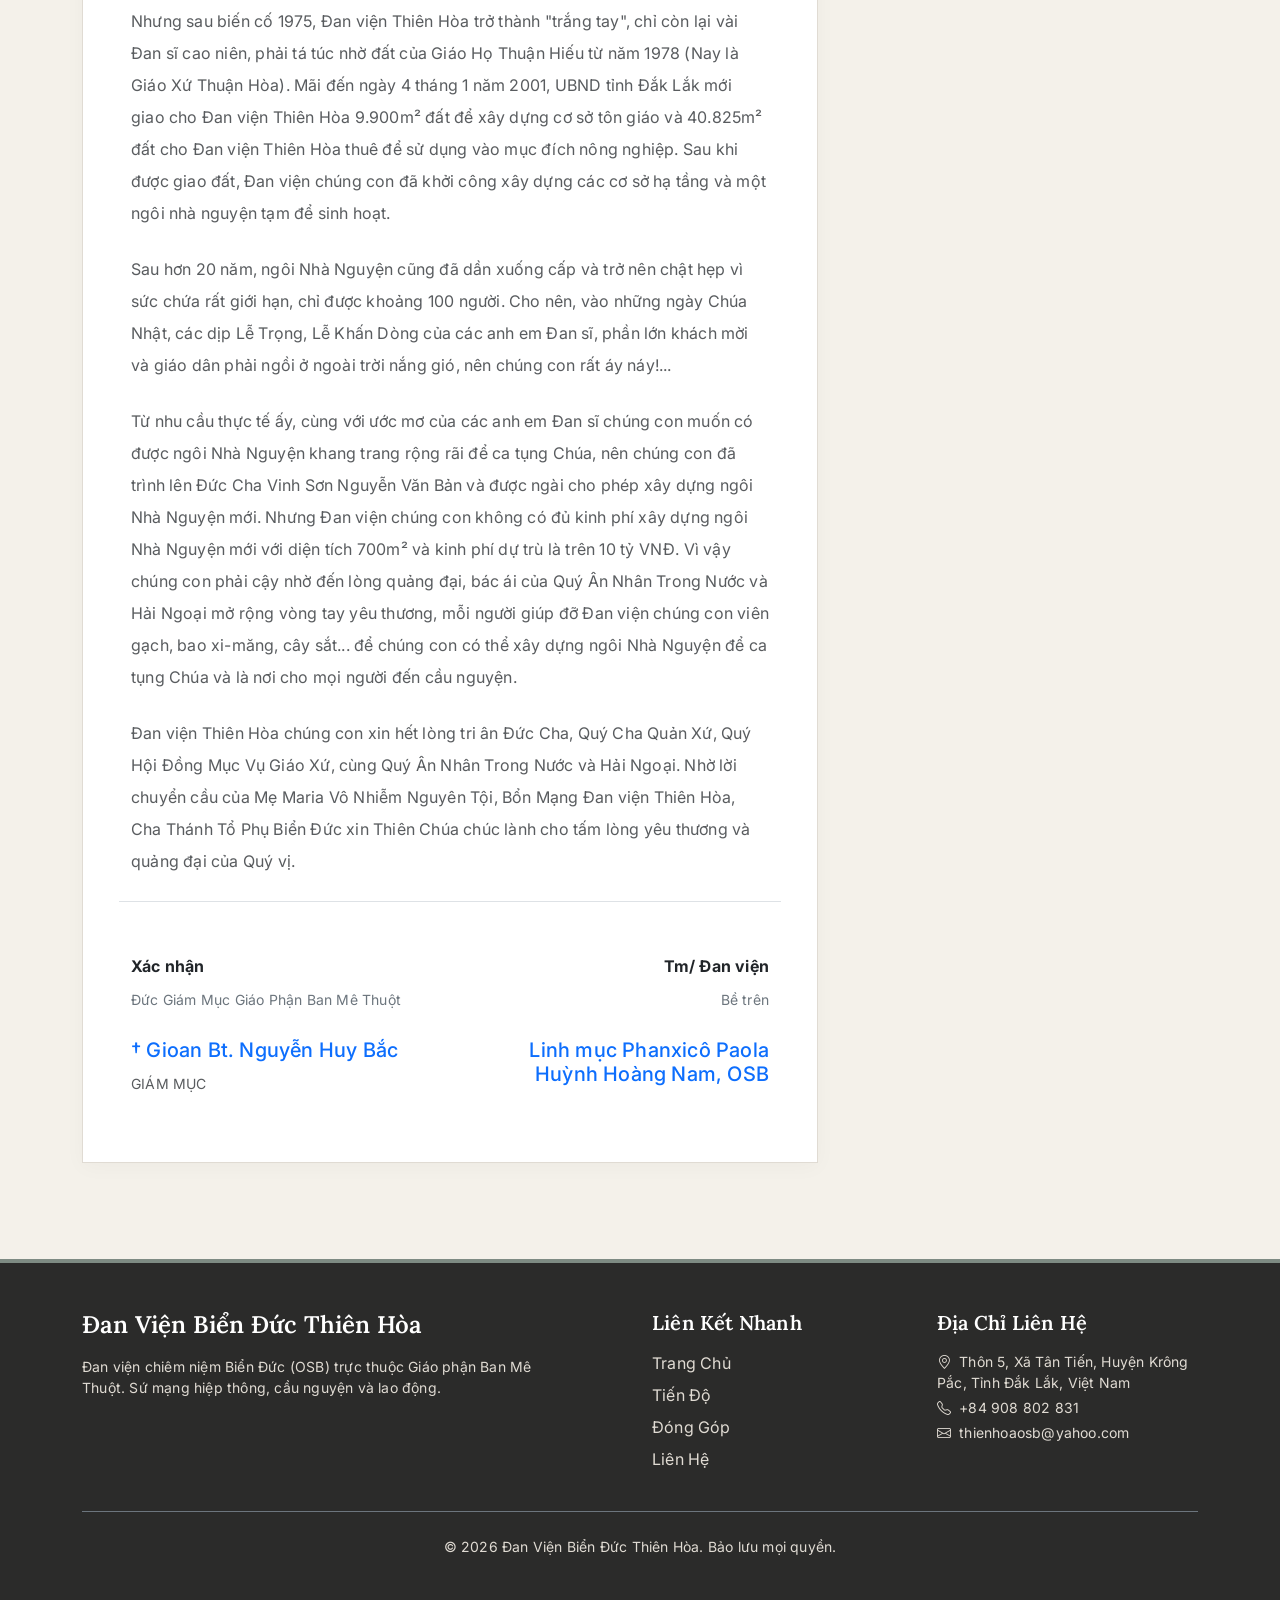
==== commit 92d4dad6: "feat: implement Bootstrap 5 static templates and Firebase Hosting configurations based on the new DE" ====
--- a/index.html
+++ b/index.html
@@ -5,160 +5,170 @@
   <meta name="viewport" content="width=device-width, initial-scale=1.0">
   <title>Trang Chủ | Đan Viện Biển Đức Thiên Hòa</title>
   <meta name="description" content="Thư ngỏ kêu gọi đóng góp và cập nhật tiến độ công trình xây dựng Nhà Nguyện mới tại Đan viện Biển Đức Thiên Hòa, Đắk Lắk.">
-  <link rel="stylesheet" href="assets/css/style.css">
+  <!-- Bootstrap 5 & Icons CDN -->
+  <link href="https://cdn.jsdelivr.net/npm/bootstrap@5.3.3/dist/css/bootstrap.min.css" rel="stylesheet">
+  <link href="https://cdn.jsdelivr.net/npm/bootstrap-icons@1.11.3/font/bootstrap-icons.min.css" rel="stylesheet">
+  <!-- Custom Styling -->
+  <link rel="stylesheet" href="assets/css/custom.css">
 </head>
 <body>
 
-  <!-- Header -->
-  <header>
-    <div class="container header-container">
-      <div class="logo">
-        <div class="logo-icon">†</div>
-        <div class="logo-text">
-          <span class="logo-title">Đan Viện Thiên Hòa</span>
-          <span class="logo-sub">Biển Đức — Giáo Phận Ban Mê Thuột</span>
-        </div>
+  <!-- Header / Navigation -->
+  <nav class="navbar navbar-expand-md navbar-custom sticky-top py-3">
+    <div class="container">
+      <a class="navbar-brand d-flex align-items-center gap-2" href="index.html">
+        <i class="bi bi-cross text-primary"></i>
+        <span>Đan Viện Thiên Hòa</span>
+      </a>
+      <button class="navbar-toggler border-0" type="button" data-bs-toggle="collapse" data-bs-target="#mainNavbar" aria-controls="mainNavbar" aria-expanded="false" aria-label="Toggle navigation">
+        <span class="navbar-toggler-icon"></span>
+      </button>
+      <div class="collapse navbar-collapse" id="mainNavbar">
+        <ul class="navbar-nav ms-auto gap-2 mt-3 mt-md-0">
+          <li class="nav-item">
+            <a class="nav-link active" href="index.html">Trang Chủ</a>
+          </li>
+          <li class="nav-item">
+            <a class="nav-link" href="tiendo.html">Tiến Độ</a>
+          </li>
+          <li class="nav-item">
+            <a class="nav-link" href="donggop.html">Đóng Góp</a>
+          </li>
+          <li class="nav-item">
+            <a class="nav-link" href="lienhe.html">Liên Hệ</a>
+          </li>
+        </ul>
       </div>
-      <nav>
-        <a href="index.html" class="nav-link active">Trang Chủ</a>
-        <a href="tiendo.html" class="nav-link">Tiến Độ</a>
-        <a href="donggop.html" class="nav-link">Đóng Góp</a>
-        <a href="lienhe.html" class="nav-link">Liên Hệ</a>
-      </nav>
-      <button class="mobile-menu-btn" onclick="toggleMobileMenu()">☰</button>
     </div>
-  </header>
+  </nav>
 
   <!-- Hero Section -->
-  <section class="hero">
-    <div class="container">
-      <h1>Xây Dựng Nhà Nguyện Đan Viện Thiên Hòa</h1>
-      <p>"Hãy đến xây cất lại bức tường... và chúng ta sẽ không còn phải chịu sỉ nhục nữa." (Nê-hê-mi-a 2,17)</p>
-      <div class="hero-actions">
-        <a href="donggop.html" class="btn btn-primary">Đóng Góp Ngay</a>
-        <a href="tiendo.html" class="btn btn-outline">Xem Tiến Độ</a>
+  <section class="hero-section text-center">
+    <div class="container py-4">
+      <div class="row justify-content-center">
+        <div class="col-lg-10">
+          <h1>Xây Dựng Nhà Nguyện Đan Viện Thiên Hòa</h1>
+          <p>"Hãy đến xây cất lại bức tường... và chúng ta sẽ không còn phải chịu sỉ nhục nữa." (Nê-hê-mi-a 2,17)</p>
+          <div class="d-flex justify-content-center gap-3 flex-wrap">
+            <a href="donggop.html" class="btn btn-custom">Đóng Góp Ngay</a>
+            <a href="tiendo.html" class="btn btn-outline-custom">Xem Tiến Độ</a>
+          </div>
+        </div>
       </div>
     </div>
   </section>
 
-  <!-- Main Content - Pastoral Letters -->
-  <section class="section">
+  <!-- Main Appeal Content -->
+  <section class="py-5">
     <div class="container">
-      <div class="pastoral-container">
-        <!-- Main Letter -->
-        <article class="letter-card">
-          <h2>THƯ NGỎ XIN XÂY DỰNG NHÀ NGUYỆN</h2>
-          <div class="letter-meta">Thiên Hòa, ngày 13 tháng 11 năm 2025 — Bề Trên Đan Viện</div>
-          <div class="letter-body">
-            <p><strong>Trọng kính Đức Cha Gioan Baotixita,<br>Kính thưa Quý Cha Quản Xứ, Quý Hội Đồng Mục Vụ Giáo Xứ,<br>Quý Ân Nhân Trong Nước và Hải Ngoại</strong></p>
+      <div class="row g-4">
+        
+        <!-- Left: Major letter contents -->
+        <div class="col-lg-8">
+          <div class="card card-custom p-4 p-md-5">
+            <h2 class="section-title text-start h1 text-primary mb-4">THƯ NGỎ XIN XÂY DỰNG NHÀ NGUYỆN</h2>
+            <div class="text-secondary small mb-4">
+              <i class="bi bi-calendar3 me-2"></i>Thiên Hòa, ngày 13 tháng 11 năm 2025
+            </div>
             
-            <p>Con là Đan sĩ Linh mục Phanxicô Paola Huỳnh Hoàng Nam, Bề Trên Đan viện Biển Đức Thiên Hòa, Giáo phận Ban Mê Thuột. Con xin gửi đến Đức Cha, Quý Cha Quản Xứ, Quý Hội Đồng Mục Vụ Giáo Xứ, cùng Quý Ân Nhân Trong Nước và Hải Ngoại lời chúc bình an trong Tình Yêu Thiên Chúa Ba Ngôi. Con viết thư này gửi đến Đức Cha, Quý Cha Quản Xứ, Quý Hội Đồng Mục Vụ Giáo Xứ, cùng Quý Ân Nhân Trong Nước và Hải Ngoại để xin giúp xây dựng Nhà Nguyện Đan viện Biển Đức Thiên Hòa.</p>
-            
-            <p><strong>Kính thưa Đức Cha, Quý Cha, Quý Hội Đồng Mục Vụ, cùng Quý Ân Nhân!</strong></p>
-            <p>Đan viện Thiên Hòa chúng con trải qua lịch sử hơn 60 năm hiện diện với biết bao thăng trầm. Đan viện được thành lập ngày 8 tháng 12 năm 1962 và nhận Mẹ Maria Vô Nhiễm Nguyên Tội làm Bổn Mạng. Chỉ 10 năm sau, ngày 10 tháng 3 năm 1972, Đan viện Thiên Hòa trở thành nhà tự trị: một tương lai khả quan mở ra vì có nhiều ơn gọi và có 290 ha đất để canh tác, phù hợp với đời sống đan tu và tôn chỉ của Hội Dòng: "Cầu nguyện và lao động".</p>
-            <p>Nhưng sau biến cố 1975, Đan viện Thiên Hòa trở thành "trắng tay", chỉ còn lại vài Đan sĩ cao niên, phải tá túc nhờ đất của Giáo Họ Thuận Hiếu từ năm 1978 (Nay là Giáo Xứ Thuận Hòa). Mãi đến ngày 4 tháng 1 năm 2001, UBND tỉnh Đắk Lắk mới giao cho Đan viện Thiên Hòa 9.900m² đất để xây dựng cơ sở tôn giáo và 40.825m² đất cho Đan viện Thiên Hòa thuê để sử dụng vào mục đích nông nghiệp. Sau khi được giao đất, Đan viện chúng con đã khởi công xây dựng các cơ sở hạ tầng và một ngôi nhà nguyện tạm để sinh hoạt.</p>
-            <p>Sau hơn 20 năm, ngôi Nhà Nguyện cũng đã dần xuống cấp và trở nên chật hẹp vì sức chứa rất giới hạn, chỉ được khoảng 100 người. Cho nên, vào những ngày Chúa Nhật, các dịp Lễ Trọng, Lễ Khấn Dòng của các anh em Đan sĩ, phần lớn khách mời và giáo dân phải ngồi ở ngoài trời nắng gió, nên chúng con rất áy náy!...</p>
-            
-            <p>Từ nhu cầu thực tế ấy, cùng với ước mơ của các anh em Đan sĩ chúng con muốn có được ngôi Nhà Nguyện khang trang rộng rãi để ca tụng Chúa, nên chúng con đã trình lên Đức Cha Vinh Sơn Nguyễn Văn Bản và được ngài cho phép xây dựng ngôi Nhà Nguyện mới. Nhưng Đan viện chúng con không có đủ kinh phí xây dựng ngôi Nhà Nguyện mới với diện tích 700m² và kinh phí dự trù là trên 10 tỷ VNĐ. Vì vậy chúng con phải cậy nhờ đến lòng quảng đại, bác ái của Quý Ân Nhân Trong Nước và Hải Ngoại mở rộng vòng tay yêu thương, mỗi người giúp đỡ Đan viện chúng con viên gạch, bao xi-măng, cây sắt... để chúng con có thể xây dựng ngôi Nhà Nguyện để ca tụng Chúa và là nơi cho mọi người đến cầu nguyện.</p>
-            
-            <p>Đan viện Thiên Hòa chúng con xin hết lòng tri ân Đức Cha, Quý Cha Quản Xứ, Quý Hội Đồng Mục Vụ Giáo Xứ, cùng Quý Ân Nhân Trong Nước và Hải Ngoại. Nhờ lời chuyển cầu của Mẹ Maria Vô Nhiễm Nguyên Tội, Bổn Mạng Đan viện Thiên Hòa, Cha Thánh Tổ Phụ Biển Đức xin Thiên Chúa chúc lành cho tấm lòng yêu thương và quảng đại của Quý vị.</p>
-            
-            <div style="margin-top: 3rem; display: flex; justify-content: space-between; align-items: flex-start; flex-wrap: wrap; gap: 2rem;">
-              <div style="font-size: 0.95rem; line-height: 1.4;">
-                <p><strong>Xác nhận</strong></p>
-                <p>Đức Giám Mục Giáo Phận Ban Mê Thuột</p>
-                <p style="margin-top: 2rem; font-family: var(--font-serif); font-weight: 700; color: var(--color-primary-dark);">† Gioan Bt. Nguyễn Huy Bắc</p>
-                <p style="font-size: 0.8rem; text-transform: uppercase; letter-spacing: 0.5px; color: var(--color-text-muted);">Giám Mục</p>
-              </div>
-              <div class="letter-sign" style="text-align: right; margin-top: 0;">
-                <p><strong>Tm/ Đan viện</strong></p>
-                <p>Bề trên</p>
-                <p style="margin-top: 2rem; font-family: var(--font-serif); font-weight: 700; color: var(--color-primary-dark);">Linh mục Phanxicô Paola Huỳnh Hoàng Nam, OSB</p>
+            <div class="lh-lg text-muted">
+              <p class="lead text-dark mb-4">
+                <strong>Trọng kính Đức Cha Gioan Baotixita,<br>Kính thưa Quý Cha Quản Xứ, Quý Hội Đồng Mục Vụ Giáo Xứ,<br>Quý Ân Nhân Trong Nước và Hải Ngoại</strong>
+              </p>
+              
+              <p class="mb-4">Con là Đan sĩ Linh mục Phanxicô Paola Huỳnh Hoàng Nam, Bề Trên Đan viện Biển Đức Thiên Hòa, Giáo phận Ban Mê Thuột. Con xin gửi đến Đức Cha, Quý Cha Quản Xứ, Quý Hội Đồng Mục Vụ Giáo Xứ, cùng Quý Ân Nhân Trong Nước và Hải Ngoại lời chúc bình an trong Tình Yêu Thiên Chúa Ba Ngôi. Con viết thư này gửi đến Đức Cha, Quý Cha Quản Xứ, Quý Hội Đồng Mục Vụ Giáo Xứ, cùng Quý Ân Nhân Trong Nước và Hải Ngoại để xin giúp xây dựng Nhà Nguyện Đan viện Biển Đức Thiên Hòa.</p>
+              
+              <p class="text-dark fw-bold mb-3">Kính thưa Đức Cha, Quý Cha, Quý Hội Đồng Mục Vụ, cùng Quý Ân Nhân!</p>
+              <p class="mb-4">Đan viện Thiên Hòa chúng con trải qua lịch sử hơn 60 năm hiện diện với biết bao thăng trầm. Đan viện được thành lập ngày 8 tháng 12 năm 1962 và nhận Mẹ Maria Vô Nhiễm Nguyên Tội làm Bổn Mạng. Chỉ 10 năm sau, ngày 10 tháng 3 năm 1972, Đan viện Thiên Hòa trở thành nhà tự trị: một tương lai khả quan mở ra vì có nhiều ơn gọi và có 290 ha đất để canh tác, phù hợp với đời sống đan tu và tôn chỉ của Hội Dòng: "Cầu nguyện và lao động".</p>
+              <p class="mb-4">Nhưng sau biến cố 1975, Đan viện Thiên Hòa trở thành "trắng tay", chỉ còn lại vài Đan sĩ cao niên, phải tá túc nhờ đất của Giáo Họ Thuận Hiếu từ năm 1978 (Nay là Giáo Xứ Thuận Hòa). Mãi đến ngày 4 tháng 1 năm 2001, UBND tỉnh Đắk Lắk mới giao cho Đan viện Thiên Hòa 9.900m² đất để xây dựng cơ sở tôn giáo và 40.825m² đất cho Đan viện Thiên Hòa thuê để sử dụng vào mục đích nông nghiệp. Sau khi được giao đất, Đan viện chúng con đã khởi công xây dựng các cơ sở hạ tầng và một ngôi nhà nguyện tạm để sinh hoạt.</p>
+              <p class="mb-4">Sau hơn 20 năm, ngôi Nhà Nguyện cũng đã dần xuống cấp và trở nên chật hẹp vì sức chứa rất giới hạn, chỉ được khoảng 100 người. Cho nên, vào những ngày Chúa Nhật, các dịp Lễ Trọng, Lễ Khấn Dòng của các anh em Đan sĩ, phần lớn khách mời và giáo dân phải ngồi ở ngoài trời nắng gió, nên chúng con rất áy náy!...</p>
+              
+              <p class="mb-4">Từ nhu cầu thực tế ấy, cùng với ước mơ của các anh em Đan sĩ chúng con muốn có được ngôi Nhà Nguyện khang trang rộng rãi để ca tụng Chúa, nên chúng con đã trình lên Đức Cha Vinh Sơn Nguyễn Văn Bản và được ngài cho phép xây dựng ngôi Nhà Nguyện mới. Nhưng Đan viện chúng con không có đủ kinh phí xây dựng ngôi Nhà Nguyện mới với diện tích 700m² và kinh phí dự trù là trên 10 tỷ VNĐ. Vì vậy chúng con phải cậy nhờ đến lòng quảng đại, bác ái của Quý Ân Nhân Trong Nước và Hải Ngoại mở rộng vòng tay yêu thương, mỗi người giúp đỡ Đan viện chúng con viên gạch, bao xi-măng, cây sắt... để chúng con có thể xây dựng ngôi Nhà Nguyện để ca tụng Chúa và là nơi cho mọi người đến cầu nguyện.</p>
+              
+              <p class="mb-5">Đan viện Thiên Hòa chúng con xin hết lòng tri ân Đức Cha, Quý Cha Quản Xứ, Quý Hội Đồng Mục Vụ Giáo Xứ, cùng Quý Ân Nhân Trong Nước và Hải Ngoại. Nhờ lời chuyển cầu của Mẹ Maria Vô Nhiễm Nguyên Tội, Bổn Mạng Đan viện Thiên Hòa, Cha Thánh Tổ Phụ Biển Đức xin Thiên Chúa chúc lành cho tấm lòng yêu thương và quảng đại của Quý vị.</p>
+              
+              <div class="row pt-4 border-top g-4">
+                <div class="col-sm-6 text-start">
+                  <p class="mb-1 text-dark fw-bold">Xác nhận</p>
+                  <p class="small text-secondary mb-3">Đức Giám Mục Giáo Phận Ban Mê Thuột</p>
+                  <p class="h5 mt-4 text-primary font-serif">† Gioan Bt. Nguyễn Huy Bắc</p>
+                  <p class="small text-muted text-uppercase">Giám Mục</p>
+                </div>
+                <div class="col-sm-6 text-sm-end text-start">
+                  <p class="mb-1 text-dark fw-bold">Tm/ Đan viện</p>
+                  <p class="small text-secondary mb-3">Bề trên</p>
+                  <p class="h5 mt-4 text-primary font-serif">Linh mục Phanxicô Paola Huỳnh Hoàng Nam, OSB</p>
+                </div>
               </div>
             </div>
           </div>
-        </article>
+        </div>
 
-        <!-- Sidebar Documents & Download -->
-        <aside>
-          <div class="document-list">
-            <h3 style="margin-bottom: 1.5rem; color: var(--color-primary-dark); font-family: var(--font-serif);">Thư Giới Thiệu & Bản Vẽ</h3>
-            
-            <div class="document-item">
-              <span class="document-icon">📜</span>
-              <div>
-                <h4 style="font-size: 0.95rem; margin-bottom: 0.25rem;"><a href="raw_assets/Photos/info/parish_letter_3 at 09.30.02.jpeg" target="_blank">Thư Ngỏ Xin Xây Dựng (Ảnh)</a></h4>
-                <p style="font-size: 0.85rem; margin: 0;">Xem văn bản có chữ ký của Đức Cha và Bề Trên</p>
-              </div>
-            </div>
-
-            <div class="document-item">
-              <span class="document-icon">📜</span>
-              <div>
-                <h4 style="font-size: 0.95rem; margin-bottom: 0.25rem;"><a href="raw_assets/Photos/info/parish_letter_1 09.29.36.jpeg" target="_blank">Thư Giới Thiệu Cha Dũng (Ảnh)</a></h4>
-                <p style="font-size: 0.85rem; margin: 0;">Thư giới thiệu kêu gọi hải ngoại</p>
-              </div>
-            </div>
-
-            <div class="document-item">
-              <span class="document-icon">📊</span>
-              <div>
-                <h4 style="font-size: 0.95rem; margin-bottom: 0.25rem;"><a href="raw_assets/Photos/info/parish_letter_4 at 09.31.08.jpeg" target="_blank">Bản Dự Toán Chi Tiết (Ảnh)</a></h4>
-                <p style="font-size: 0.85rem; margin: 0;">Bảng dự trù các hạng mục còn thiếu</p>
-              </div>
+        <!-- Right: Real Documents / Media -->
+        <div class="col-lg-4">
+          <div class="card card-custom p-4 mb-4">
+            <h3 class="h4 text-primary border-bottom pb-2 mb-3">Tài Liệu Đính Kèm</h3>
+            <div class="list-group list-group-flush">
+              <a href="raw_assets/Photos/info/parish_letter_3 at 09.30.02.jpeg" target="_blank" class="list-group-item list-group-item-action d-flex align-items-center gap-3 px-0 py-3">
+                <i class="bi bi-file-earmark-image text-primary fs-3"></i>
+                <div>
+                  <h6 class="mb-0 text-dark">Thư Ngỏ Xin Xây Dựng</h6>
+                  <span class="small text-muted">Ảnh chụp thư có đóng dấu bản gốc</span>
+                </div>
+              </a>
+              <a href="raw_assets/Photos/info/parish_letter_1 09.29.36.jpeg" target="_blank" class="list-group-item list-group-item-action d-flex align-items-center gap-3 px-0 py-3">
+                <i class="bi bi-file-earmark-image text-primary fs-3"></i>
+                <div>
+                  <h6 class="mb-0 text-dark">Thư Giới Thiệu Của Đan Viện</h6>
+                  <span class="small text-muted">Giới thiệu Cha Dũng quyên góp hải ngoại</span>
+                </div>
+              </a>
+              <a href="raw_assets/Photos/info/parish_letter_4 at 09.31.08.jpeg" target="_blank" class="list-group-item list-group-item-action d-flex align-items-center gap-3 px-0 py-3">
+                <i class="bi bi-file-earmark-image text-primary fs-3"></i>
+                <div>
+                  <h6 class="mb-0 text-dark">Bảng Dự Toán Chi Tiết</h6>
+                  <span class="small text-muted">Bảng liệt kê các hạng mục âm thanh, cửa...</span>
+                </div>
+              </a>
             </div>
           </div>
-        </aside>
+        </div>
+
       </div>
     </div>
   </section>
 
   <!-- Footer -->
-  <footer>
-    <div class="container footer-grid">
-      <div class="footer-brand">
-        <h3>Đan Viện Biển Đức Thiên Hòa</h3>
-        <p>Biển Đức (OSB) — Giáo Phận Ban Mê Thuột. Đời sống chiêm niệm, lao động và cầu nguyện.</p>
+  <footer class="footer-custom py-5 mt-5">
+    <div class="container">
+      <div class="row g-4">
+        <div class="col-md-5">
+          <h4 class="mb-3">Đan Viện Biển Đức Thiên Hòa</h4>
+          <p class="small text-muted-custom">Đan viện chiêm niệm Biển Đức (OSB) trực thuộc Giáo phận Ban Mê Thuột. Sứ mạng hiệp thông, cầu nguyện và lao động.</p>
+        </div>
+        <div class="col-md-3 offset-md-1">
+          <h5 class="mb-3">Liên Kết Nhanh</h5>
+          <ul class="list-unstyled d-flex flex-column gap-2">
+            <li><a href="index.html">Trang Chủ</a></li>
+            <li><a href="tiendo.html">Tiến Độ</a></li>
+            <li><a href="donggop.html">Đóng Góp</a></li>
+            <li><a href="lienhe.html">Liên Hệ</a></li>
+          </ul>
+        </div>
+        <div class="col-md-3">
+          <h5 class="mb-3">Địa Chỉ Liên Hệ</h5>
+          <p class="small text-muted-custom mb-1"><i class="bi bi-geo-alt me-2"></i>Thôn 5, Xã Tân Tiến, Huyện Krông Pắc, Tỉnh Đắk Lắk, Việt Nam</p>
+          <p class="small text-muted-custom mb-1"><i class="bi bi-telephone me-2"></i>+84 908 802 831</p>
+          <p class="small text-muted-custom"><i class="bi bi-envelope me-2"></i>thienhoaosb@yahoo.com</p>
+        </div>
       </div>
-      <div class="footer-links">
-        <h4>Liên Kết</h4>
-        <ul>
-          <li><a href="index.html">Trang Chủ</a></li>
-          <li><a href="tiendo.html">Tiến Độ</a></li>
-          <li><a href="donggop.html">Đóng Góp</a></li>
-          <li><a href="lienhe.html">Liên Hệ</a></li>
-        </ul>
+      <div class="text-center pt-4 mt-4 border-top border-secondary small">
+        &copy; 2026 Đan Viện Biển Đức Thiên Hòa. Bảo lưu mọi quyền.
       </div>
-      <div class="footer-contact">
-        <h4>Địa Chỉ Đan Viện</h4>
-        <p style="color: rgba(255,255,255,0.6); font-size: 0.95rem; margin-bottom: 0.5rem;">📍 Thôn 5, Xã Tân Tiến, Huyện Krông Pắc, Tỉnh Đắk Lắk, Việt Nam</p>
-        <p style="color: rgba(255,255,255,0.6); font-size: 0.95rem; margin-bottom: 0.5rem;">📞 +84 908 802 831</p>
-        <p style="color: rgba(255,255,255,0.6); font-size: 0.95rem;">✉️ thienhoaosb@yahoo.com</p>
-      </div>
-    </div>
-    <div class="footer-bottom">
-      <p>&copy; 2026 Đan Viện Biển Đức Thiên Hòa. Bảo lưu mọi quyền.</p>
     </div>
   </footer>
 
-  <script>
-    function toggleMobileMenu() {
-      const nav = document.querySelector('nav');
-      if (nav.style.display === 'flex') {
-        nav.style.display = 'none';
-      } else {
-        nav.style.display = 'flex';
-        nav.style.flexDirection = 'column';
-        nav.style.position = 'absolute';
-        nav.style.top = '80px';
-        nav.style.left = '0';
-        nav.style.width = '100%';
-        nav.style.backgroundColor = '#fff';
-        nav.style.padding = '1.5rem';
-        nav.style.boxShadow = '0 4px 10px rgba(0,0,0,0.1)';
-        nav.style.gap = '1rem';
-      }
-    }
-  </script>
+  <!-- Bootstrap Bundle CDN -->
+  <script src="https://cdn.jsdelivr.net/npm/bootstrap@5.3.3/dist/js/bootstrap.bundle.min.js"></script>
 </body>
 </html>
--- a/assets/css/custom.css
+++ b/assets/css/custom.css
@@ -0,0 +1,263 @@
+@import url('https://fonts.googleapis.com/css2?family=Lora:ital,wght@0,400;0,600;0,700;1,400&family=Inter:wght@300;400;500;600;700&display=swap');
+
+:root {
+  --bs-body-bg: #F4F1EA;          /* Soft Linen Sand */
+  --bs-body-color: #2B2B2A;       /* Soil Charcoal */
+  --color-primary: #3F5E4D;       /* Olive/Forest Green */
+  --color-primary-hover: #2E4538;
+  --color-secondary: #7E8B83;     /* Slate / Stone Grey */
+  --color-border: #E0DBD3;        /* Warm Linen Border */
+  --color-card-bg: #FFFFFF;
+  
+  --font-serif: 'Lora', Georgia, serif;
+  --font-sans: 'Inter', system-ui, -apple-system, sans-serif;
+}
+
+body {
+  font-family: var(--font-sans);
+  background-color: var(--bs-body-bg);
+  color: var(--bs-body-color);
+  letter-spacing: 0.2px;
+}
+
+h1, h2, h3, h4, h5, h6 {
+  font-family: var(--font-serif);
+  color: var(--color-primary);
+  font-weight: 600;
+}
+
+/* Custom spacing and typography defaults */
+.section-title {
+  position: relative;
+  padding-bottom: 1rem;
+  margin-bottom: 2rem;
+}
+
+.section-title::after {
+  content: '';
+  position: absolute;
+  bottom: 0;
+  left: 50%;
+  transform: translateX(-50%);
+  width: 40px;
+  height: 2px;
+  background-color: var(--color-secondary);
+}
+
+.text-start .section-title::after {
+  left: 0;
+  transform: none;
+}
+
+/* Header customization */
+.navbar-custom {
+  background-color: rgba(244, 241, 234, 0.9) !important;
+  backdrop-filter: blur(10px);
+  border-bottom: 1px solid var(--color-border);
+}
+
+.navbar-brand {
+  font-family: var(--font-serif);
+  font-weight: 700;
+  color: var(--color-primary) !important;
+  letter-spacing: 0.5px;
+}
+
+.nav-link {
+  font-weight: 600;
+  color: var(--bs-body-color) !important;
+  transition: color 0.2s ease;
+  position: relative;
+}
+
+.nav-link:hover,
+.nav-link.active {
+  color: var(--color-primary) !important;
+}
+
+/* Hero customization */
+.hero-section {
+  background: linear-gradient(rgba(63, 94, 77, 0.85), rgba(43, 43, 42, 0.85)), url('../images/hero-bg.jpg') center/cover no-repeat;
+  color: #fff;
+  padding: 8rem 0;
+  border-bottom: 4px solid var(--color-secondary);
+}
+
+.hero-section h1 {
+  color: #fff;
+  font-size: clamp(2.2rem, 5vw, 3.8rem);
+  font-family: var(--font-serif);
+  margin-bottom: 1.5rem;
+}
+
+.hero-section p {
+  font-size: 1.25rem;
+  font-family: var(--font-serif);
+  font-style: italic;
+  max-width: 700px;
+  margin: 0 auto 2.5rem auto;
+  opacity: 0.9;
+}
+
+/* Button overrides */
+.btn-custom {
+  background-color: var(--color-primary);
+  color: #fff;
+  border: 1px solid var(--color-primary);
+  padding: 0.75rem 2rem;
+  font-weight: 600;
+  transition: all 0.2s ease;
+}
+
+.btn-custom:hover {
+  background-color: var(--color-primary-hover);
+  color: #fff;
+  border-color: var(--color-primary-hover);
+  box-shadow: 0 4px 12px rgba(63, 94, 77, 0.15);
+}
+
+.btn-outline-custom {
+  background-color: transparent;
+  color: #fff;
+  border: 2px solid #fff;
+  padding: 0.75rem 2rem;
+  font-weight: 600;
+  transition: all 0.2s ease;
+}
+
+.btn-outline-custom:hover {
+  background-color: #fff;
+  color: var(--color-primary);
+}
+
+/* Cards customization */
+.card-custom {
+  background-color: var(--color-card-bg);
+  border: 1px solid var(--color-border);
+  border-radius: 0;
+  box-shadow: 0 4px 20px rgba(43, 43, 42, 0.03);
+}
+
+/* Custom list-group border overrides */
+.list-group-item {
+  background-color: transparent;
+  border-color: var(--color-border);
+}
+
+/* Dynamic timeline styles using Bootstrap structure */
+.timeline {
+  position: relative;
+  max-width: 900px;
+  margin: 0 auto;
+}
+
+.timeline::after {
+  content: '';
+  position: absolute;
+  width: 2px;
+  background-color: var(--color-border);
+  top: 0;
+  bottom: 0;
+  left: 50%;
+  margin-left: -1px;
+}
+
+.timeline-item {
+  position: relative;
+  width: 50%;
+  padding: 20px 40px;
+}
+
+.timeline-item::after {
+  content: '';
+  position: absolute;
+  width: 14px;
+  height: 14px;
+  right: -7px;
+  background-color: var(--bs-body-bg);
+  border: 3px solid var(--color-primary);
+  top: 26px;
+  border-radius: 50%;
+  z-index: 1;
+}
+
+.left-item {
+  left: 0;
+}
+
+.right-item {
+  left: 50%;
+}
+
+.right-item::after {
+  left: -7px;
+}
+
+.timeline-card {
+  background-color: var(--color-card-bg);
+  border: 1px solid var(--color-border);
+  padding: 25px;
+  box-shadow: 0 4px 20px rgba(43, 43, 42, 0.02);
+}
+
+.timeline-img {
+  width: 100%;
+  height: 250px;
+  object-fit: cover;
+  border: 1px solid var(--color-border);
+  cursor: zoom-in;
+  transition: opacity 0.2s ease;
+}
+
+.timeline-img:hover {
+  opacity: 0.9;
+}
+
+.timeline-date {
+  font-family: var(--font-serif);
+  font-weight: bold;
+  color: var(--color-secondary);
+  margin-bottom: 0.5rem;
+}
+
+/* Footer customization */
+.footer-custom {
+  background-color: #2B2B2A;
+  color: #E0DBD3;
+  border-top: 4px solid var(--color-secondary);
+}
+
+.footer-custom h4, .footer-custom h5 {
+  color: #FFFFFF;
+}
+
+.footer-custom a {
+  color: #E0DBD3;
+  text-decoration: none;
+  transition: color 0.2s ease;
+}
+
+.footer-custom a:hover {
+  color: #FFFFFF;
+}
+
+/* Responsive fixes */
+@media (max-width: 767px) {
+  .timeline::after {
+    left: 20px;
+  }
+  
+  .timeline-item {
+    width: 100%;
+    padding-left: 45px;
+    padding-right: 15px;
+  }
+  
+  .timeline-item::after {
+    left: 13px;
+  }
+  
+  .right-item {
+    left: 0%;
+  }
+}
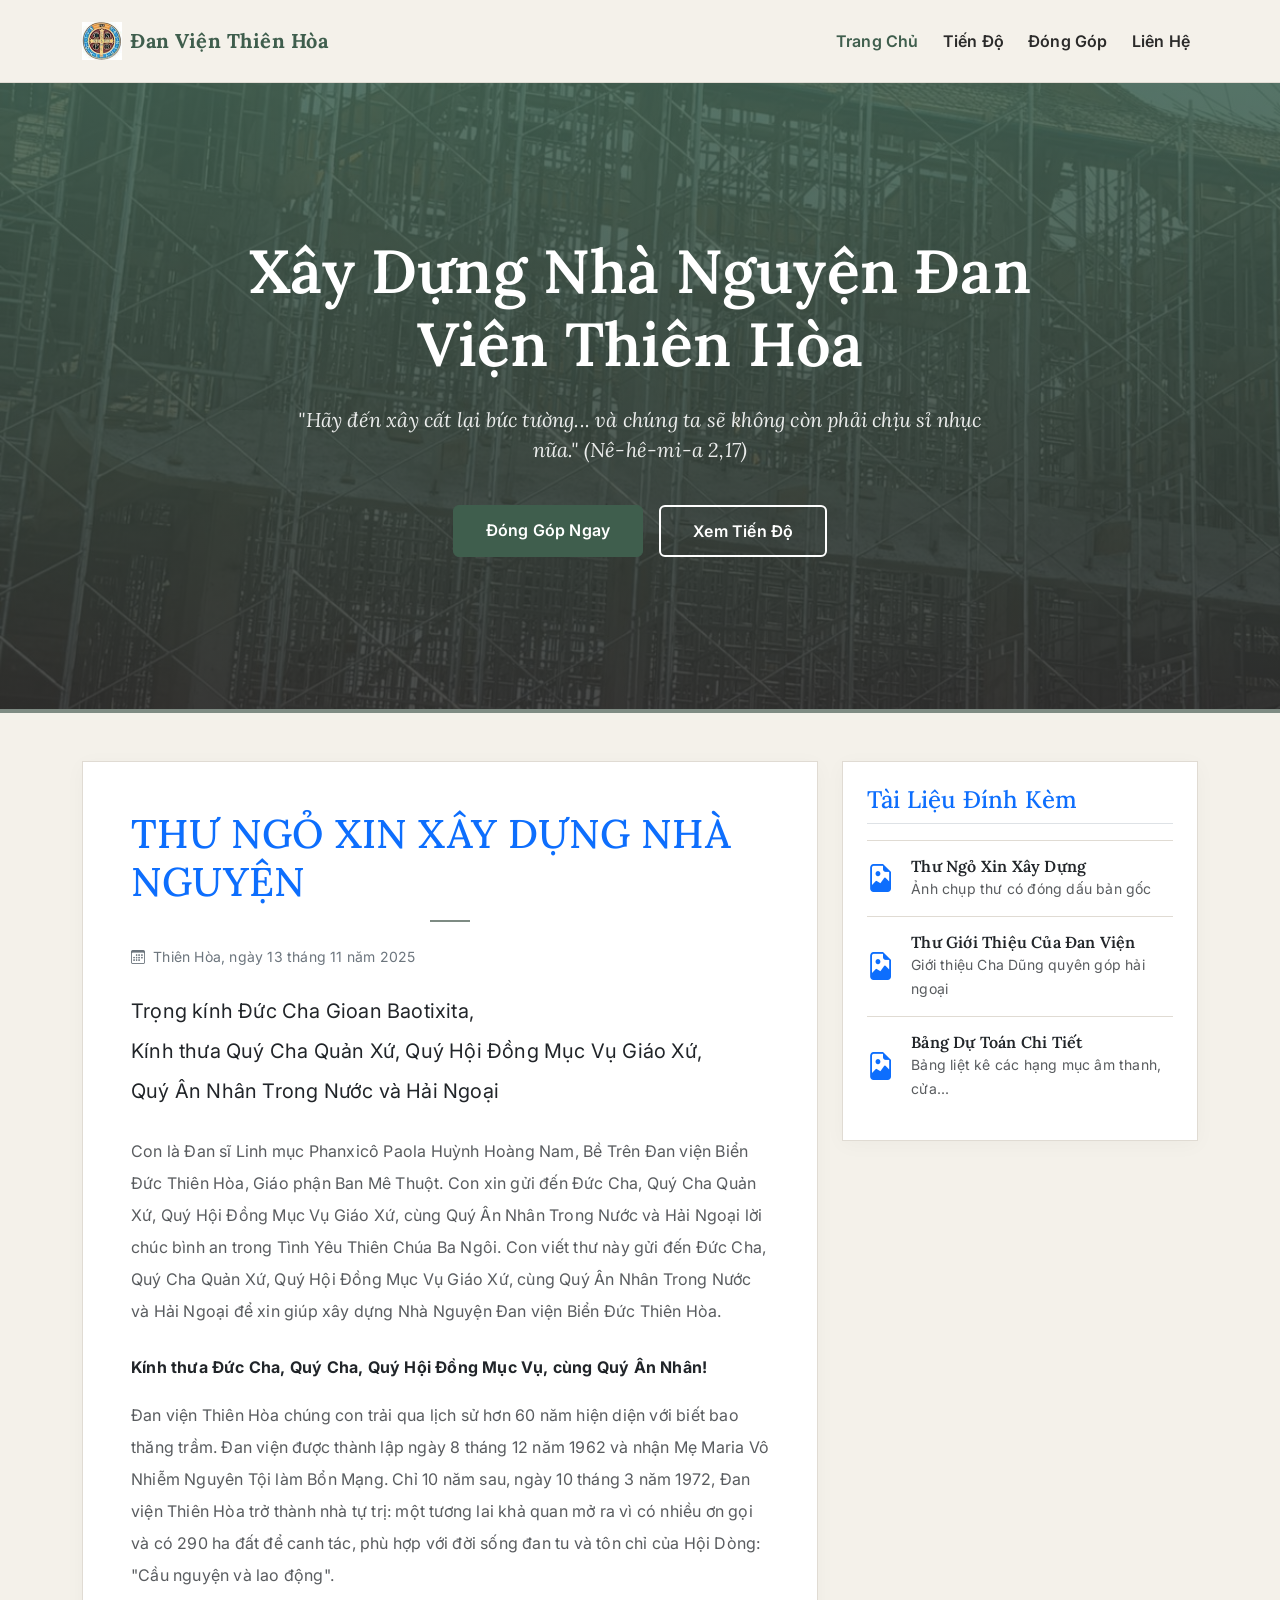
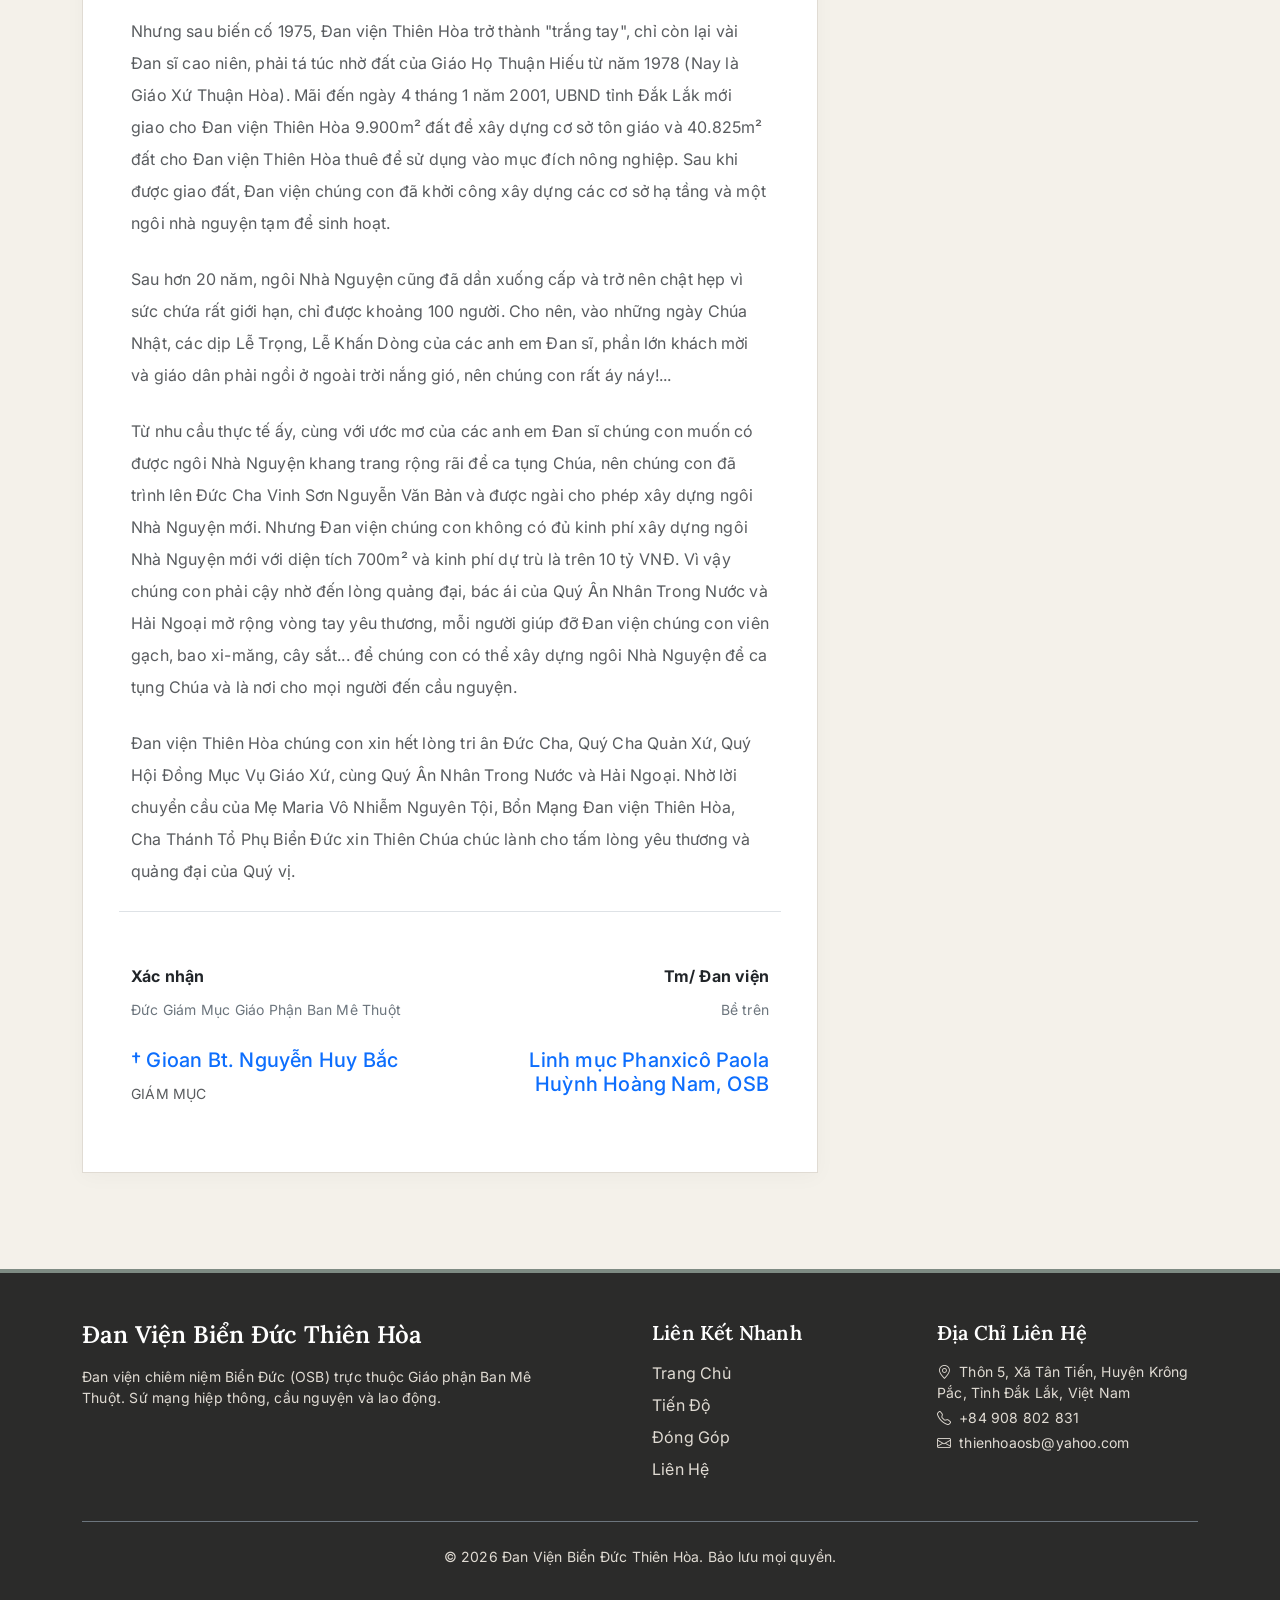
==== commit 701f63ac: "feat: integrated original Saint Benedict Medal logo into navigation bars" ====
--- a/index.html
+++ b/index.html
@@ -17,7 +17,7 @@
   <nav class="navbar navbar-expand-md navbar-custom sticky-top py-3">
     <div class="container">
       <a class="navbar-brand d-flex align-items-center gap-2" href="index.html">
-        <i class="bi bi-cross text-primary"></i>
+        <img src="assets/images/logo.png" alt="Logo Đan Viện Thiên Hòa" style="height: 40px; width: 40px; object-fit: contain;">
         <span>Đan Viện Thiên Hòa</span>
       </a>
       <button class="navbar-toggler border-0" type="button" data-bs-toggle="collapse" data-bs-target="#mainNavbar" aria-controls="mainNavbar" aria-expanded="false" aria-label="Toggle navigation">
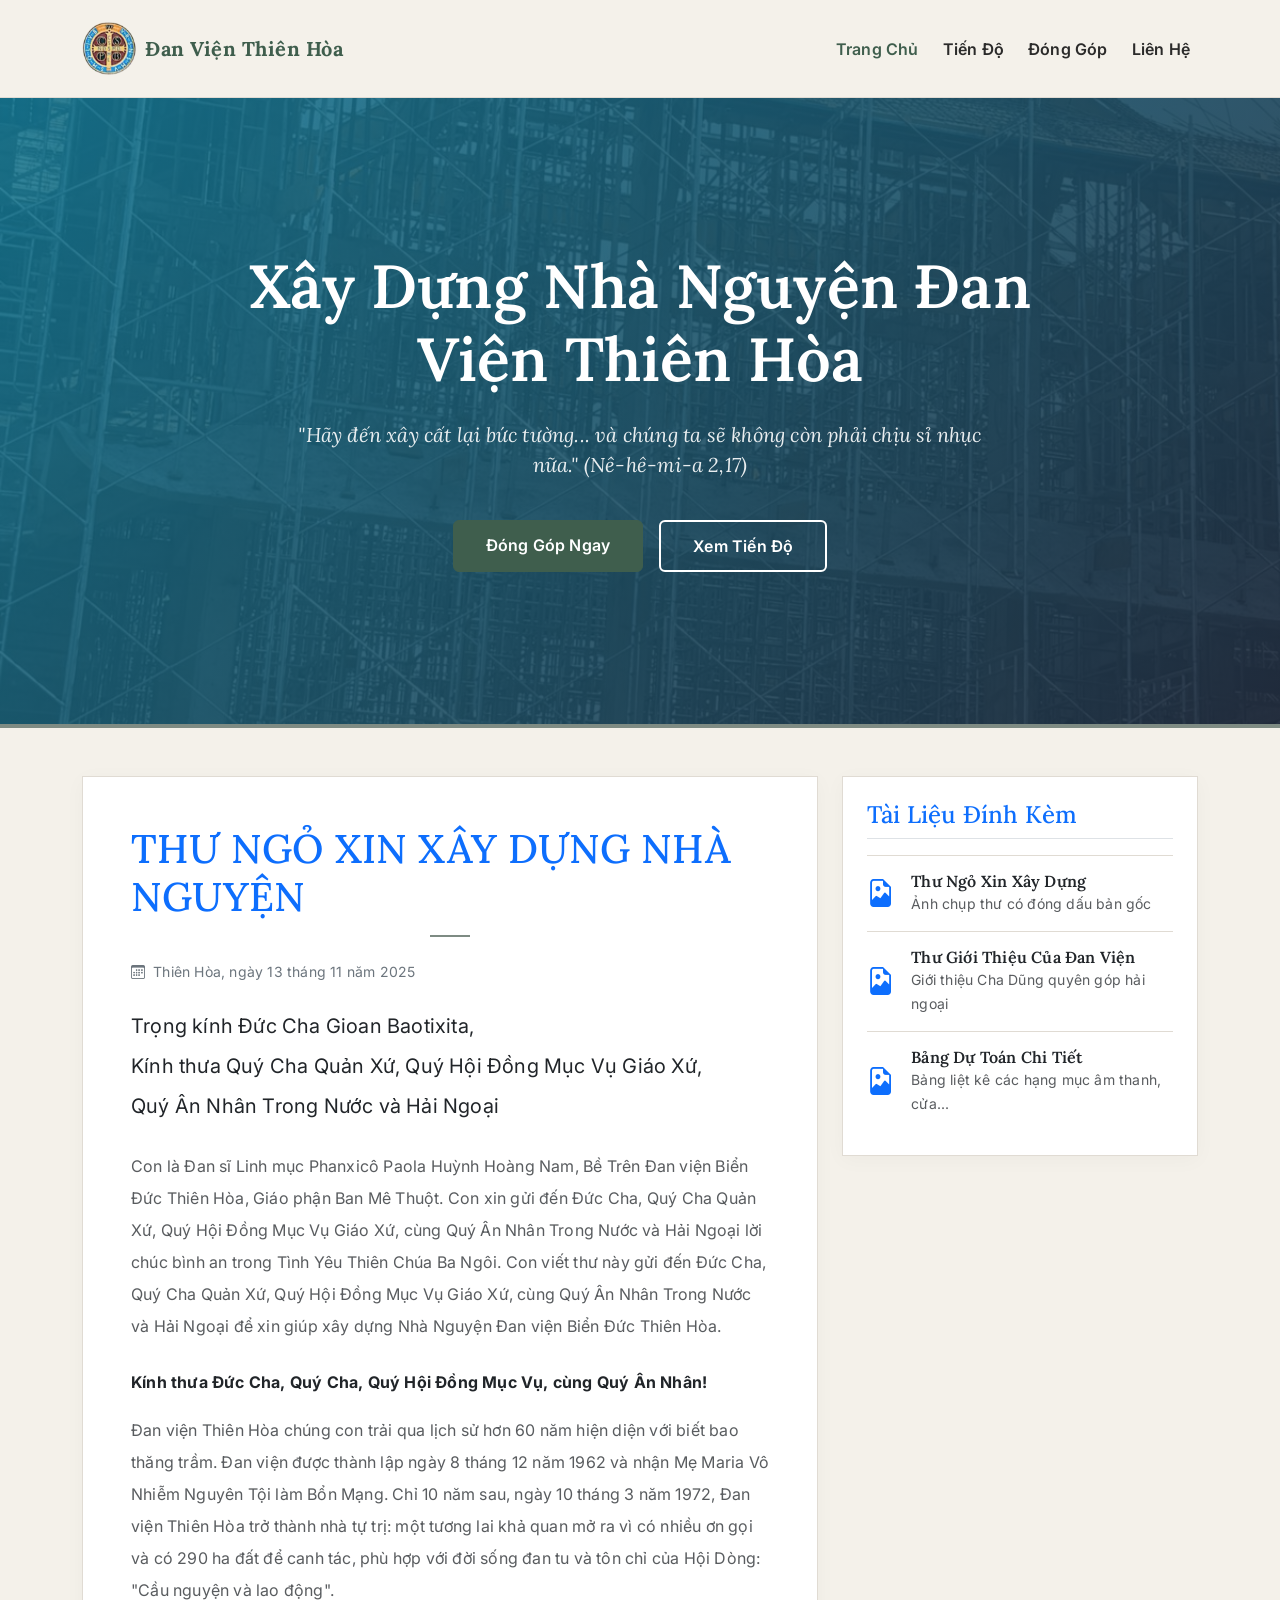
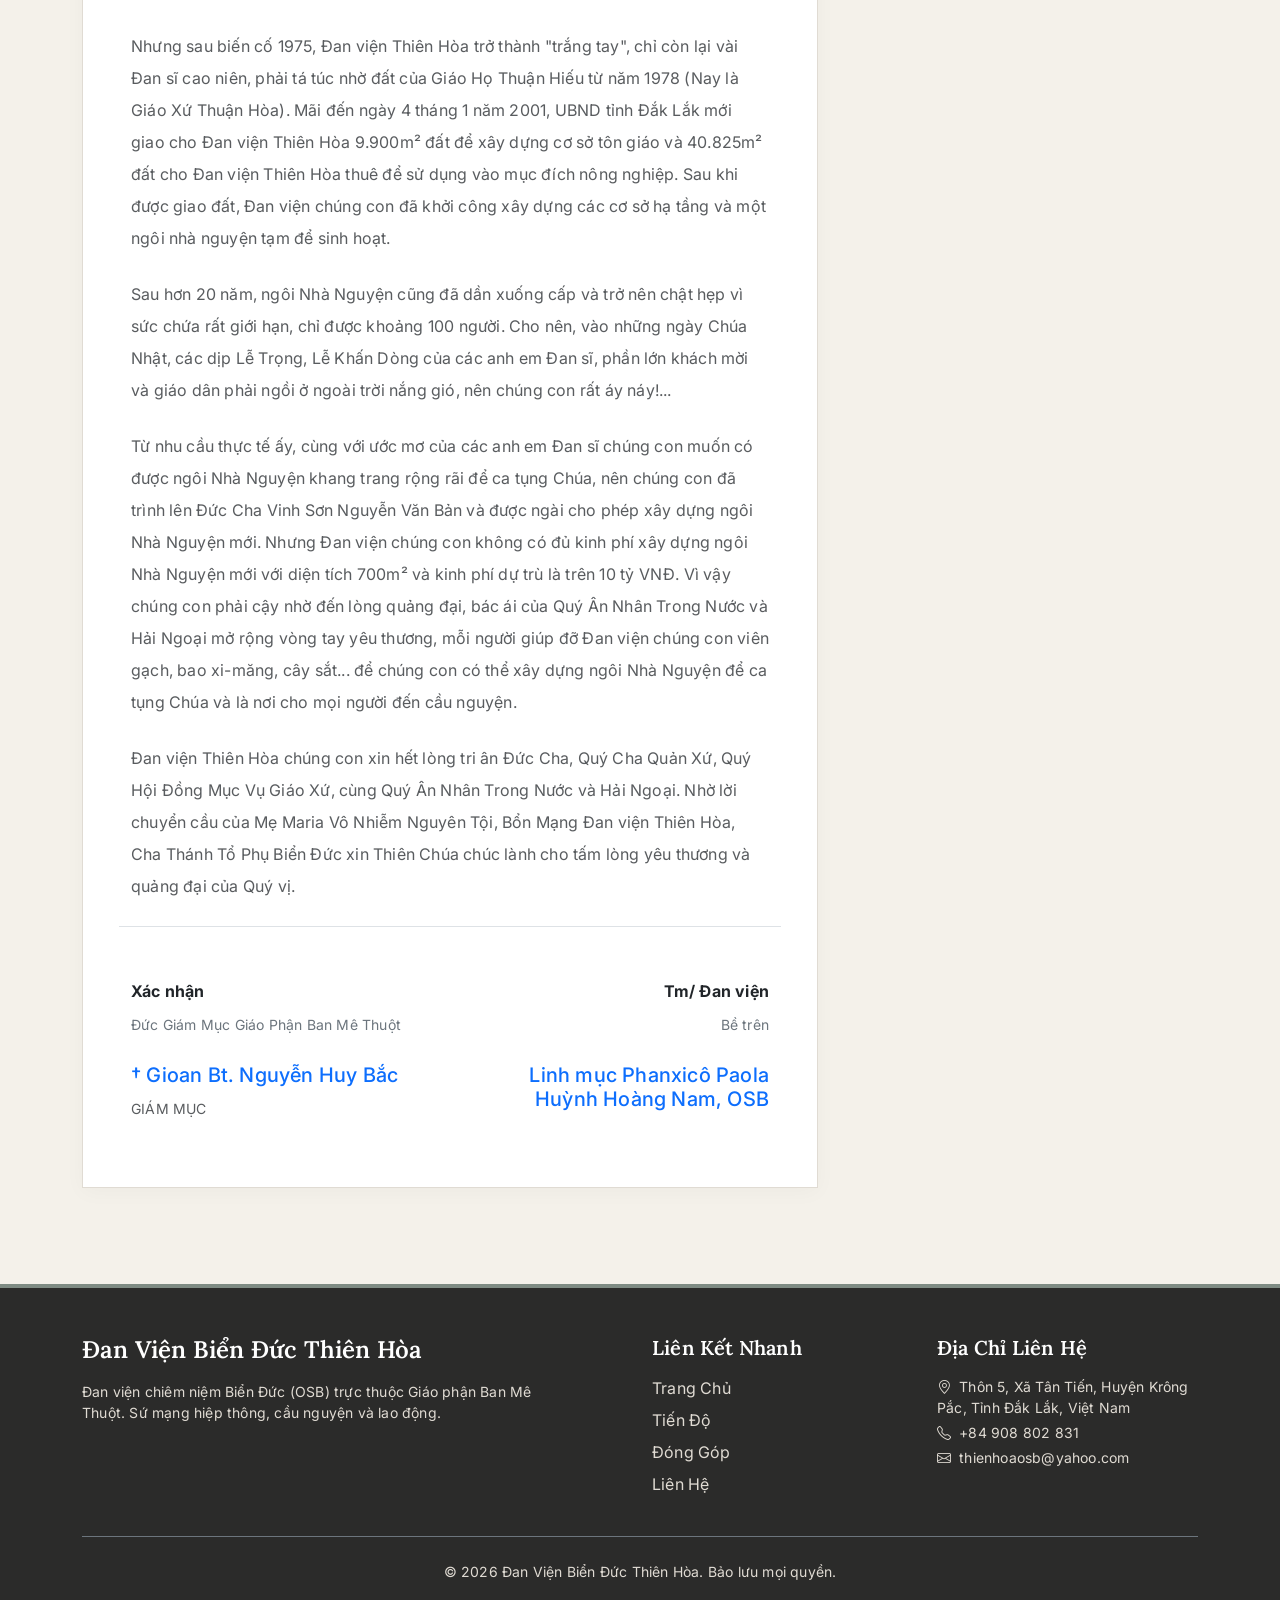
==== commit 5a1b5442: "feat: fix letters links, logo size & transparency, and upgrade Bootstrap & Icons CDN" ====
--- a/index.html
+++ b/index.html
@@ -6,8 +6,8 @@
   <title>Trang Chủ | Đan Viện Biển Đức Thiên Hòa</title>
   <meta name="description" content="Thư ngỏ kêu gọi đóng góp và cập nhật tiến độ công trình xây dựng Nhà Nguyện mới tại Đan viện Biển Đức Thiên Hòa, Đắk Lắk.">
   <!-- Bootstrap 5 & Icons CDN -->
-  <link href="https://cdn.jsdelivr.net/npm/bootstrap@5.3.3/dist/css/bootstrap.min.css" rel="stylesheet">
-  <link href="https://cdn.jsdelivr.net/npm/bootstrap-icons@1.11.3/font/bootstrap-icons.min.css" rel="stylesheet">
+  <link href="https://cdn.jsdelivr.net/npm/bootstrap@5.3.8/dist/css/bootstrap.min.css" rel="stylesheet" integrity="sha384-sRIl4kxILFvY47J16cr9ZwB07vP4J8+LH7qKQnuqkuIAvNWLzeN8tE5YBujZqJLB" crossorigin="anonymous">
+  <link href="https://cdn.jsdelivr.net/npm/bootstrap-icons@1.13.1/font/bootstrap-icons.min.css" rel="stylesheet" integrity="sha384-CK2SzKma4jA5H/MXDUU7i1TqZlCFaD4T01vtyDFvPlD97JQyS+IsSh1nI2EFbpyk" crossorigin="anonymous">
   <!-- Custom Styling -->
   <link rel="stylesheet" href="assets/css/custom.css">
 </head>
@@ -17,7 +17,7 @@
   <nav class="navbar navbar-expand-md navbar-custom sticky-top py-3">
     <div class="container">
       <a class="navbar-brand d-flex align-items-center gap-2" href="index.html">
-        <img src="assets/images/logo.png" alt="Logo Đan Viện Thiên Hòa" style="height: 40px; width: 40px; object-fit: contain;">
+        <img src="assets/images/logo.png" alt="Logo Đan Viện Thiên Hòa" style="height: 55px; width: 55px; object-fit: contain;">
         <span>Đan Viện Thiên Hòa</span>
       </a>
       <button class="navbar-toggler border-0" type="button" data-bs-toggle="collapse" data-bs-target="#mainNavbar" aria-controls="mainNavbar" aria-expanded="false" aria-label="Toggle navigation">
@@ -109,21 +109,21 @@
           <div class="card card-custom p-4 mb-4">
             <h3 class="h4 text-primary border-bottom pb-2 mb-3">Tài Liệu Đính Kèm</h3>
             <div class="list-group list-group-flush">
-              <a href="raw_assets/Photos/info/parish_letter_3 at 09.30.02.jpeg" target="_blank" class="list-group-item list-group-item-action d-flex align-items-center gap-3 px-0 py-3">
+              <a href="/assets/docs/parish_letter_3.jpg" target="_blank" class="list-group-item list-group-item-action d-flex align-items-center gap-3 px-0 py-3">
                 <i class="bi bi-file-earmark-image text-primary fs-3"></i>
                 <div>
                   <h6 class="mb-0 text-dark">Thư Ngỏ Xin Xây Dựng</h6>
                   <span class="small text-muted">Ảnh chụp thư có đóng dấu bản gốc</span>
                 </div>
               </a>
-              <a href="raw_assets/Photos/info/parish_letter_1 09.29.36.jpeg" target="_blank" class="list-group-item list-group-item-action d-flex align-items-center gap-3 px-0 py-3">
+              <a href="/assets/docs/parish_letter_1.jpg" target="_blank" class="list-group-item list-group-item-action d-flex align-items-center gap-3 px-0 py-3">
                 <i class="bi bi-file-earmark-image text-primary fs-3"></i>
                 <div>
                   <h6 class="mb-0 text-dark">Thư Giới Thiệu Của Đan Viện</h6>
                   <span class="small text-muted">Giới thiệu Cha Dũng quyên góp hải ngoại</span>
                 </div>
               </a>
-              <a href="raw_assets/Photos/info/parish_letter_4 at 09.31.08.jpeg" target="_blank" class="list-group-item list-group-item-action d-flex align-items-center gap-3 px-0 py-3">
+              <a href="/assets/docs/parish_letter_4.jpg" target="_blank" class="list-group-item list-group-item-action d-flex align-items-center gap-3 px-0 py-3">
                 <i class="bi bi-file-earmark-image text-primary fs-3"></i>
                 <div>
                   <h6 class="mb-0 text-dark">Bảng Dự Toán Chi Tiết</h6>
@@ -169,6 +169,6 @@
   </footer>
 
   <!-- Bootstrap Bundle CDN -->
-  <script src="https://cdn.jsdelivr.net/npm/bootstrap@5.3.3/dist/js/bootstrap.bundle.min.js"></script>
+  <script src="https://cdn.jsdelivr.net/npm/bootstrap@5.3.8/dist/js/bootstrap.bundle.min.js" integrity="sha384-FKyoEForCGlyvwx9Hj09JcYn3nv7wiPVlz7YYwJrWVcXK/BmnVDxM+D2scQbITxI" crossorigin="anonymous"></script>
 </body>
 </html>
--- a/assets/css/custom.css
+++ b/assets/css/custom.css
@@ -77,7 +77,7 @@
 
 /* Hero customization */
 .hero-section {
-  background: linear-gradient(rgba(63, 94, 77, 0.85), rgba(43, 43, 42, 0.85)), url('../images/hero-bg.jpg') center/cover no-repeat;
+  background: linear-gradient(135deg, rgba(14, 116, 144, 0.85) 0%, rgba(30, 41, 59, 0.9) 100%), url('../images/hero-bg.jpg') center/cover no-repeat;
   color: #fff;
   padding: 8rem 0;
   border-bottom: 4px solid var(--color-secondary);
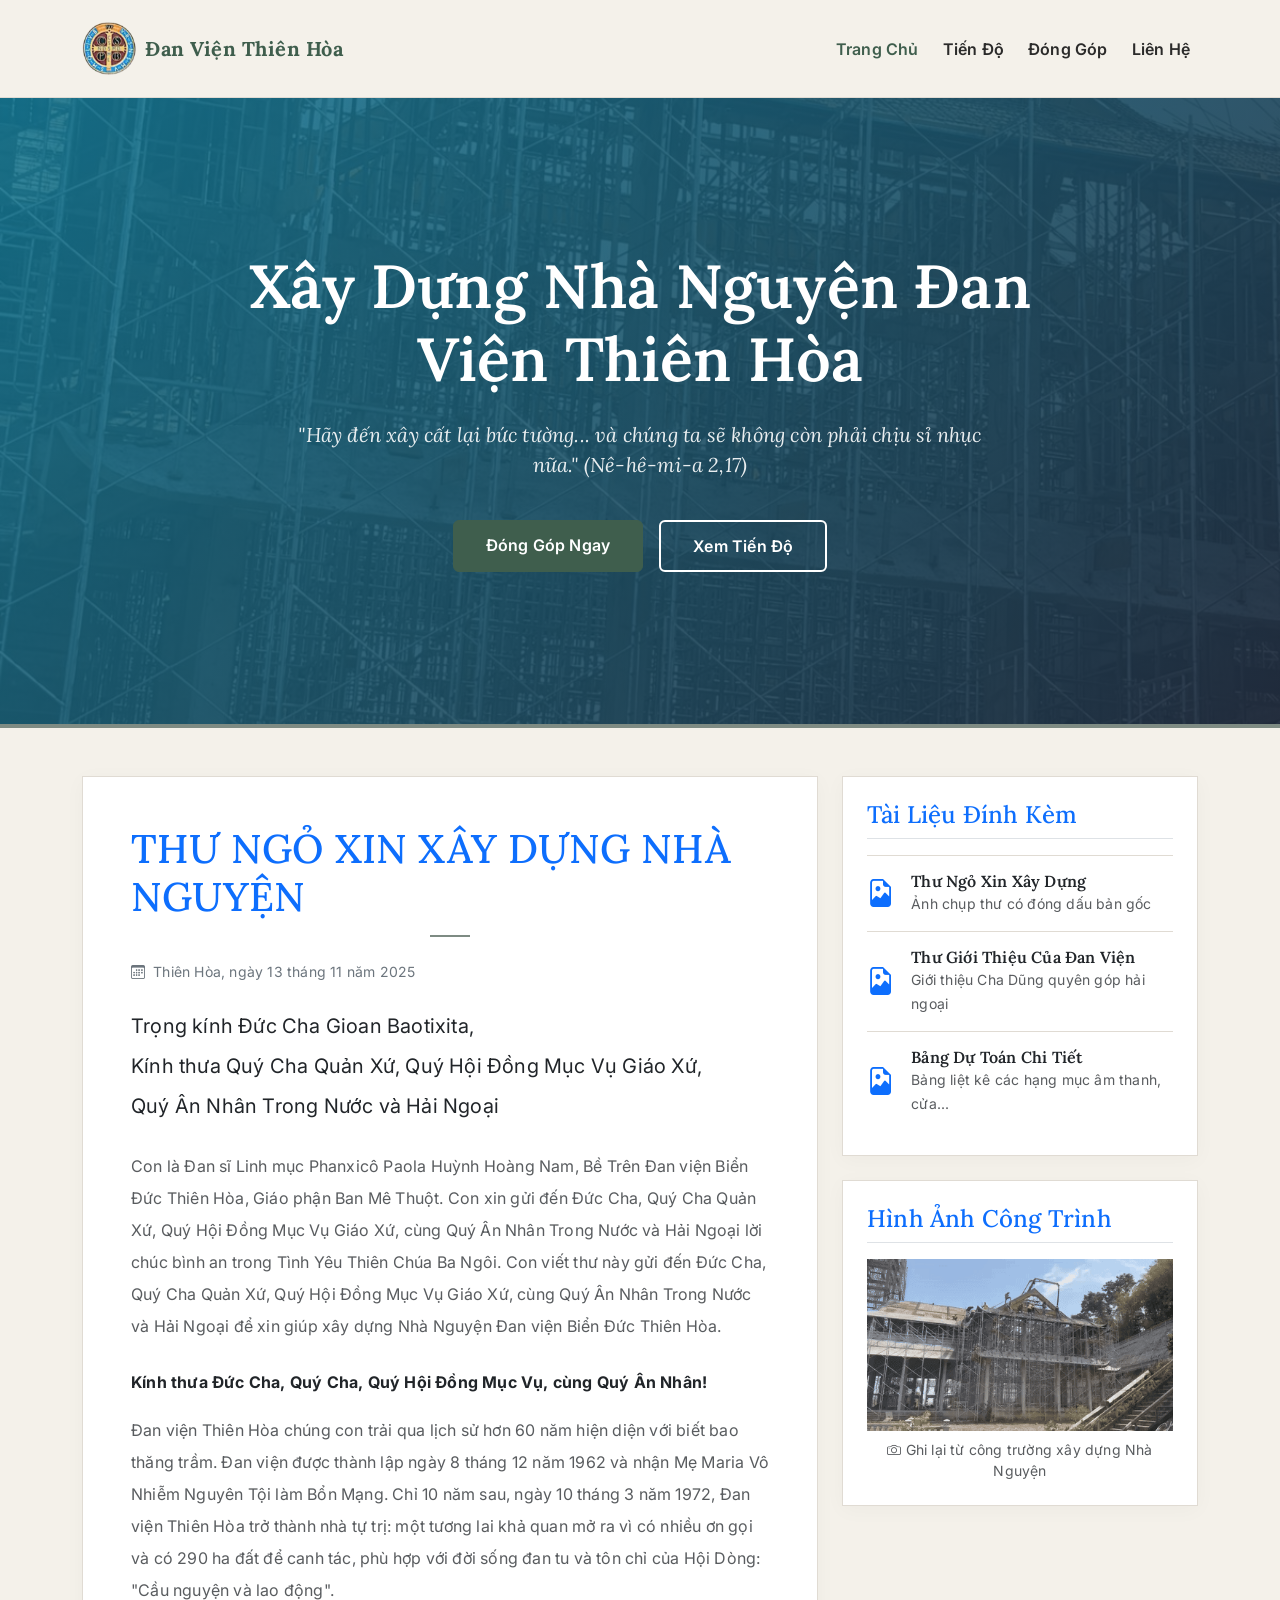
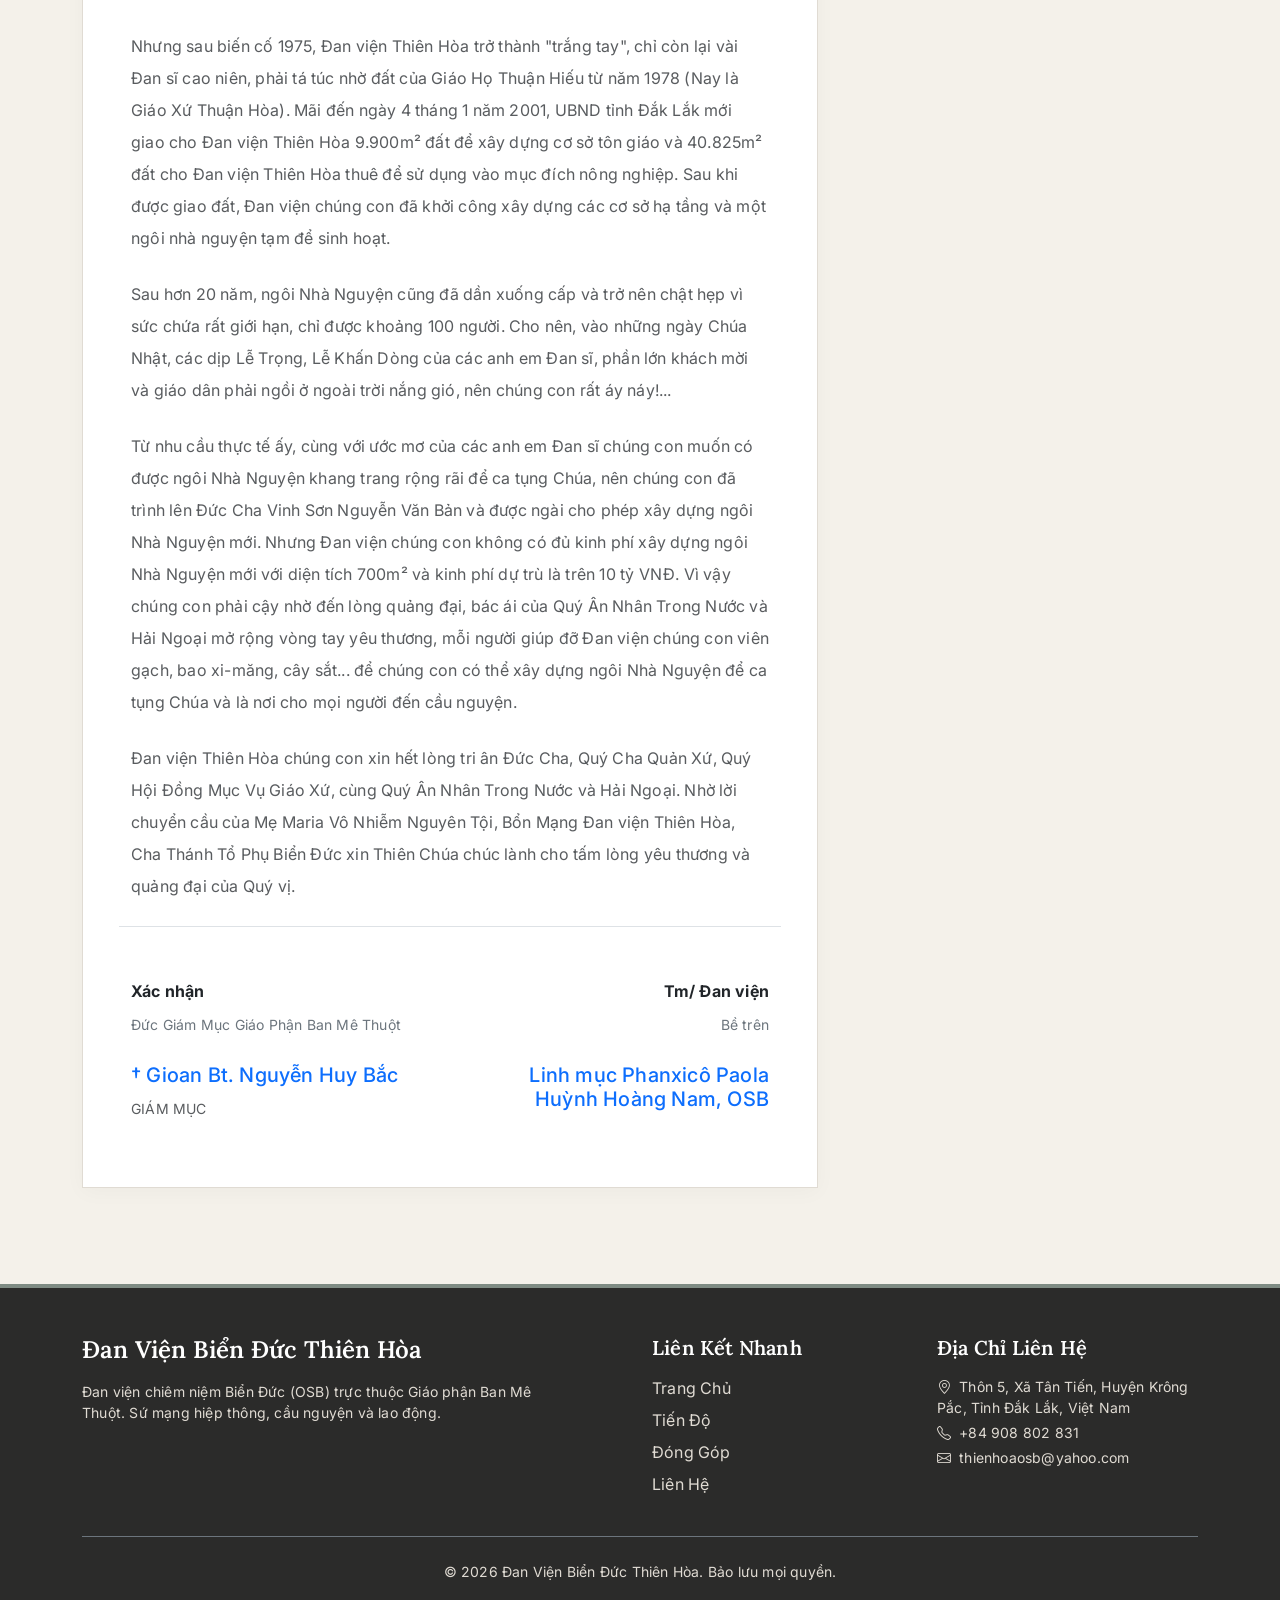
==== commit 07221294: "refactor: template navbar/footer, fix logo transparency, add construction GIF Deduplicate navbar and" ====
--- a/index.html
+++ b/index.html
@@ -13,34 +13,8 @@
 </head>
 <body>
 
-  <!-- Header / Navigation -->
-  <nav class="navbar navbar-expand-md navbar-custom sticky-top py-3">
-    <div class="container">
-      <a class="navbar-brand d-flex align-items-center gap-2" href="index.html">
-        <img src="assets/images/logo.png" alt="Logo Đan Viện Thiên Hòa" style="height: 55px; width: 55px; object-fit: contain;">
-        <span>Đan Viện Thiên Hòa</span>
-      </a>
-      <button class="navbar-toggler border-0" type="button" data-bs-toggle="collapse" data-bs-target="#mainNavbar" aria-controls="mainNavbar" aria-expanded="false" aria-label="Toggle navigation">
-        <span class="navbar-toggler-icon"></span>
-      </button>
-      <div class="collapse navbar-collapse" id="mainNavbar">
-        <ul class="navbar-nav ms-auto gap-2 mt-3 mt-md-0">
-          <li class="nav-item">
-            <a class="nav-link active" href="index.html">Trang Chủ</a>
-          </li>
-          <li class="nav-item">
-            <a class="nav-link" href="tiendo.html">Tiến Độ</a>
-          </li>
-          <li class="nav-item">
-            <a class="nav-link" href="donggop.html">Đóng Góp</a>
-          </li>
-          <li class="nav-item">
-            <a class="nav-link" href="lienhe.html">Liên Hệ</a>
-          </li>
-        </ul>
-      </div>
-    </div>
-  </nav>
+  <!-- Navbar (loaded dynamically) -->
+  <div id="navbar-placeholder"></div>
 
   <!-- Hero Section -->
   <section class="hero-section text-center">
@@ -132,42 +106,24 @@
               </a>
             </div>
           </div>
+
+          <!-- Animated Construction GIF -->
+          <div class="card card-custom p-4">
+            <h3 class="h4 text-primary border-bottom pb-2 mb-3">Hình Ảnh Công Trình</h3>
+            <img src="assets/images/progress/construction-timelapse.gif" alt="Cảnh quay công trình xây dựng" class="img-fluid" style="border-radius:0;">
+            <p class="small text-muted mt-2 mb-0 text-center"><i class="bi bi-camera me-1"></i>Ghi lại từ công trường xây dựng Nhà Nguyện</p>
+          </div>
         </div>
 
       </div>
     </div>
   </section>
 
-  <!-- Footer -->
-  <footer class="footer-custom py-5 mt-5">
-    <div class="container">
-      <div class="row g-4">
-        <div class="col-md-5">
-          <h4 class="mb-3">Đan Viện Biển Đức Thiên Hòa</h4>
-          <p class="small text-muted-custom">Đan viện chiêm niệm Biển Đức (OSB) trực thuộc Giáo phận Ban Mê Thuột. Sứ mạng hiệp thông, cầu nguyện và lao động.</p>
-        </div>
-        <div class="col-md-3 offset-md-1">
-          <h5 class="mb-3">Liên Kết Nhanh</h5>
-          <ul class="list-unstyled d-flex flex-column gap-2">
-            <li><a href="index.html">Trang Chủ</a></li>
-            <li><a href="tiendo.html">Tiến Độ</a></li>
-            <li><a href="donggop.html">Đóng Góp</a></li>
-            <li><a href="lienhe.html">Liên Hệ</a></li>
-          </ul>
-        </div>
-        <div class="col-md-3">
-          <h5 class="mb-3">Địa Chỉ Liên Hệ</h5>
-          <p class="small text-muted-custom mb-1"><i class="bi bi-geo-alt me-2"></i>Thôn 5, Xã Tân Tiến, Huyện Krông Pắc, Tỉnh Đắk Lắk, Việt Nam</p>
-          <p class="small text-muted-custom mb-1"><i class="bi bi-telephone me-2"></i>+84 908 802 831</p>
-          <p class="small text-muted-custom"><i class="bi bi-envelope me-2"></i>thienhoaosb@yahoo.com</p>
-        </div>
-      </div>
-      <div class="text-center pt-4 mt-4 border-top border-secondary small">
-        &copy; 2026 Đan Viện Biển Đức Thiên Hòa. Bảo lưu mọi quyền.
-      </div>
-    </div>
-  </footer>
+  <!-- Footer (loaded dynamically) -->
+  <div id="footer-placeholder"></div>
 
+  <script>var currentPage="index";</script>
+  <script src="assets/js/components.js"></script>
   <!-- Bootstrap Bundle CDN -->
   <script src="https://cdn.jsdelivr.net/npm/bootstrap@5.3.8/dist/js/bootstrap.bundle.min.js" integrity="sha384-FKyoEForCGlyvwx9Hj09JcYn3nv7wiPVlz7YYwJrWVcXK/BmnVDxM+D2scQbITxI" crossorigin="anonymous"></script>
 </body>
